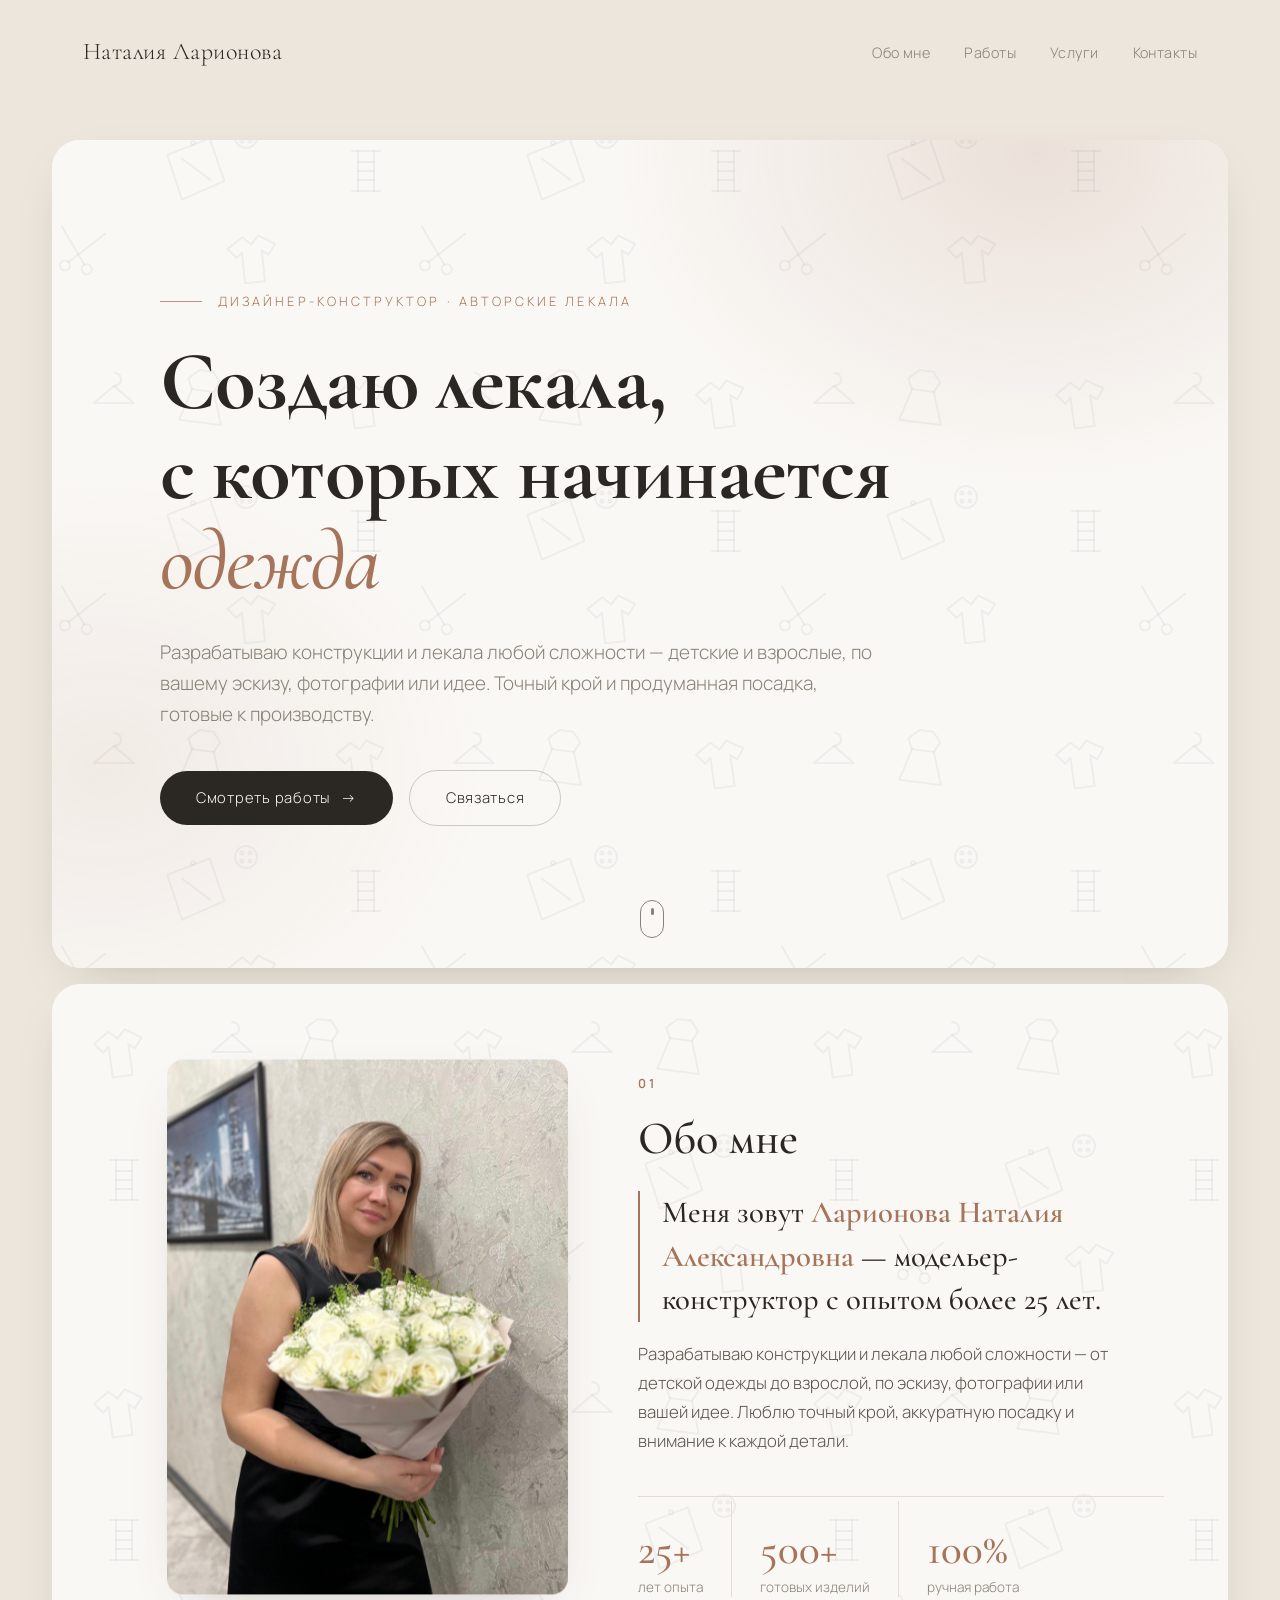
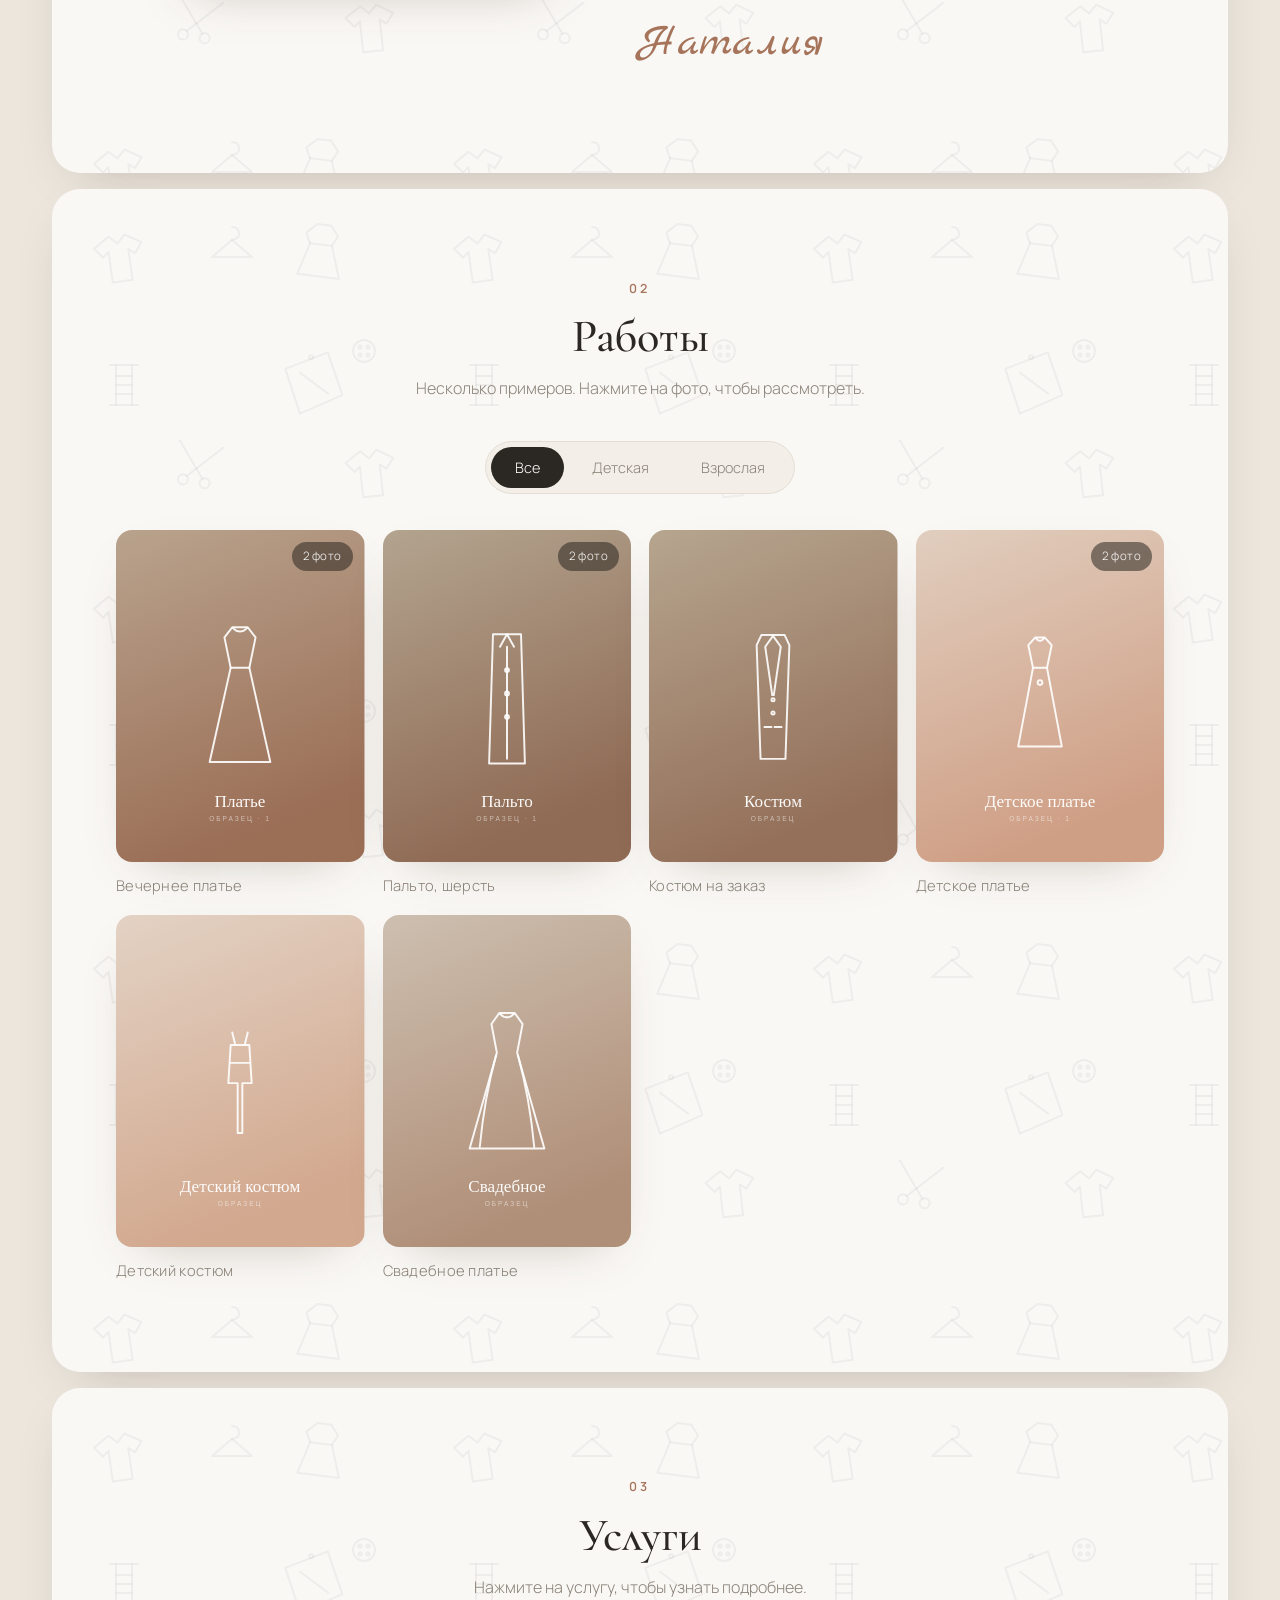
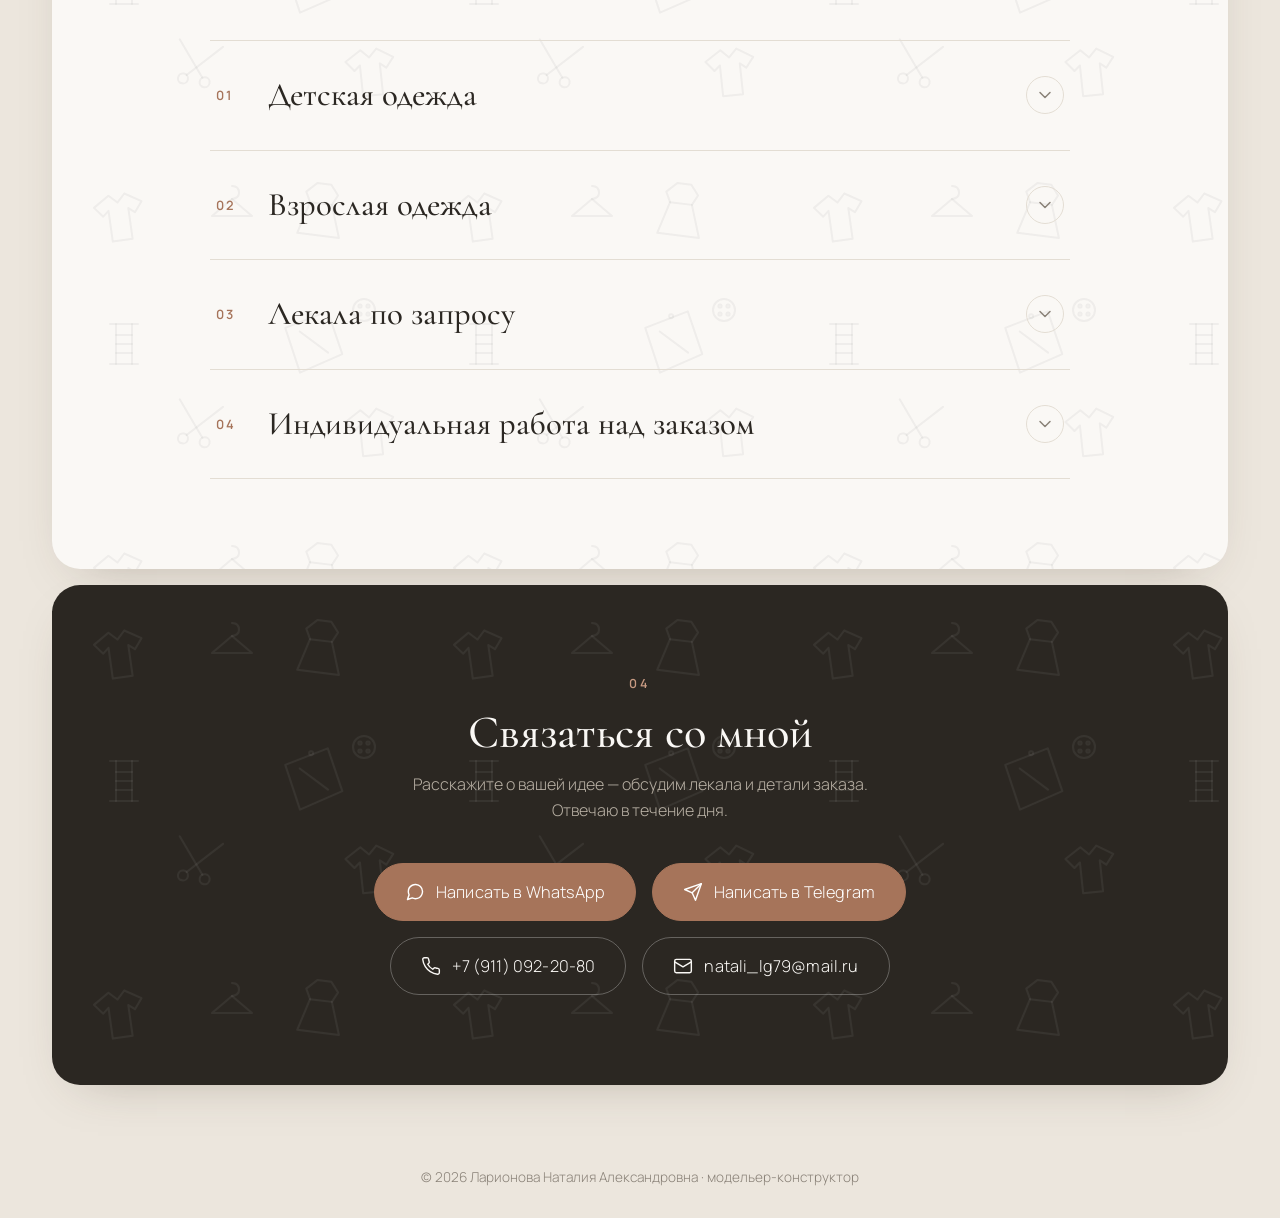
==== index.html @ 152e2627 "Портфолио: первый коммит" ====
<!DOCTYPE html>
<html lang="ru">
<head>
  <meta charset="UTF-8" />
  <meta name="viewport" content="width=device-width, initial-scale=1.0" />

  <!-- ↓↓↓ ЗАГОЛОВОК ВКЛАДКИ В БРАУЗЕРЕ ↓↓↓ -->
  <title>Наталия Ларионова — модельер-конструктор</title>
  <meta name="description" content="Ларионова Наталия Александровна — модельер-конструктор с опытом более 25 лет. Авторские лекала и конструкции детской и взрослой одежды по вашему запросу." />
  <meta name="theme-color" content="#a6745a" />

  <!-- Иконка сайта (во вкладке браузера) -->
  <link rel="icon" type="image/svg+xml" href="favicon.svg" />

  <!-- Красивое превью при отправке ссылки в WhatsApp / Telegram / соцсети -->
  <meta property="og:type" content="website" />
  <meta property="og:title" content="Наталия Ларионова — модельер-конструктор" />
  <meta property="og:description" content="Авторские лекала и конструкции детской и взрослой одежды по вашему запросу. Опыт более 25 лет." />
  <meta property="og:locale" content="ru_RU" />
  <!-- Чтобы в превью ссылки появилась КАРТИНКА: положите фото 1200x630 px
       в images/og.jpg и добавьте сюда строку:
       meta property="og:image" content="images/og.jpg" (в угловых скобках) -->

  <link rel="preconnect" href="https://fonts.googleapis.com" />
  <link rel="preconnect" href="https://fonts.gstatic.com" crossorigin />
  <link href="https://fonts.googleapis.com/css2?family=Cormorant+Garamond:ital,wght@0,400;0,500;0,600;0,700;1,500&family=Manrope:wght@200;300;400;500;600;700&family=Marck+Script&display=swap" rel="stylesheet" />
  <link rel="stylesheet" href="styles.css" />
</head>
<body>

  <!-- Тонкая полоска прогресса прокрутки сверху -->
  <div class="scroll-progress" id="scrollProgress"></div>

  <!-- ШАПКА / МЕНЮ -->
  <header class="site-header" id="header">
    <a href="#top" class="logo">Наталия&nbsp;Ларионова</a>
    <nav class="nav" id="nav">
      <a href="#about">Обо&nbsp;мне</a>
      <a href="#works">Работы</a>
      <a href="#services">Услуги</a>
      <a href="#contact">Контакты</a>
    </nav>
    <!-- Кнопка-бургер (видна только на телефоне) -->
    <button class="burger" id="burger" aria-label="Открыть меню" aria-expanded="false">
      <span></span><span></span><span></span>
    </button>
  </header>

  <!-- Основной контент — все блоки одной ширины, в общем контейнере -->
  <main class="stack">

    <!-- ГЛАВНЫЙ ЭКРАН -->
    <section class="hero" id="top">
      <div class="hero__bg"></div>
      <div class="hero__inner">
        <p class="hero__eyebrow" data-reveal><span class="hero__rule"></span>Дизайнер-конструктор · авторские лекала</p>
        <h1 class="hero__title">
          <span class="line">
            <span class="word" data-reveal data-delay="1">Создаю</span>
            <span class="word" data-reveal data-delay="2">лекала,</span>
          </span>
          <span class="line">
            <span class="word" data-reveal data-delay="3">с</span>
            <span class="word" data-reveal data-delay="4">которых</span>
            <span class="word" data-reveal data-delay="5">начинается</span>
            <span class="word hero__accent" data-reveal data-delay="6"><em>одежда</em></span>
          </span>
        </h1>
        <p class="hero__text" data-reveal data-delay="7">
          Разрабатываю конструкции и лекала любой сложности — детские и взрослые,
          по вашему эскизу, фотографии или идее. Точный крой и продуманная посадка,
          готовые к&nbsp;производству.
        </p>
        <div class="hero__actions" data-reveal data-delay="8">
          <a href="#works" class="btn">Смотреть работы <span class="btn__arrow" aria-hidden="true">→</span></a>
          <a href="#contact" class="btn btn--ghost">Связаться</a>
        </div>
      </div>
      <div class="hero__scroll" data-reveal data-delay="8">
        <span></span>
      </div>
    </section>

    <!-- ОБО МНЕ -->
    <section class="panel about" id="about">
      <div class="about__photo" data-reveal data-parallax="0.06">
        <img src="images/photo_my_about.JPG" alt="Наталия Александровна Ларионова — модельер-конструктор" />
      </div>
      <div class="about__text">
        <p class="section-num" data-reveal>01</p>
        <h2 class="section-title" data-reveal data-delay="1">Обо мне</h2>
        <p class="about__lead" data-reveal data-delay="2">
          Меня зовут <strong>Ларионова Наталия Александровна</strong> —
          модельер-конструктор с опытом более&nbsp;25&nbsp;лет.
        </p>
        <p class="about__body" data-reveal data-delay="3">
          Разрабатываю конструкции и лекала любой сложности — от детской одежды
          до взрослой, по эскизу, фотографии или вашей идее.
          Люблю точный крой, аккуратную посадку и внимание к каждой детали.
        </p>
        <ul class="facts">
          <li data-reveal data-delay="4"><span data-count="25" data-suffix="+">0</span> лет&nbsp;опыта</li>
          <li data-reveal data-delay="5"><span data-count="500" data-suffix="+">0</span> готовых&nbsp;изделий</li>
          <li data-reveal data-delay="6"><span data-count="100" data-suffix="%">0</span> ручная&nbsp;работа</li>
        </ul>
        <p class="about__sign" data-reveal data-delay="7">Наталия</p>
      </div>
    </section>

    <!-- ГАЛЕРЕЯ РАБОТ -->
    <section class="panel works" id="works">
      <p class="section-num section-num--center" data-reveal>02</p>
      <h2 class="section-title section-title--center" data-reveal data-delay="1">Работы</h2>
      <p class="section-subtitle" data-reveal data-delay="2">Несколько примеров. Нажмите на фото, чтобы рассмотреть.</p>

      <!-- Фильтр категорий -->
      <div class="filter" id="filter" data-reveal data-delay="3">
        <span class="filter__pill" id="filterPill" aria-hidden="true"></span>
        <button class="filter__btn is-active" data-filter="all">Все</button>
        <button class="filter__btn" data-filter="kids">Детская</button>
        <button class="filter__btn" data-filter="adult">Взрослая</button>
      </div>

      <div class="gallery">
        <!-- КАЖДАЯ КАРТОЧКА = ОДНО ИЗДЕЛИЕ.
             • data-category="kids" (детская) или "adult" (взрослая)
             • data-title — подпись изделия
             • data-photos — список фото этого изделия через запятую (первое = обложка)
             Сейчас стоят ДЕМО-эскизы из images/demo/. Замените на свои фото из images/. -->

        <!-- ДЕМО-карточки (заменятся на настоящие фото) -->
        <figure class="card" data-scroll-scale data-category="adult"
                data-title="Вечернее платье"
                data-photos="images/demo/vzr_plate_1.svg,images/demo/vzr_plate_2.svg">
          <div class="card__media">
            <img loading="lazy" decoding="async" src="images/demo/vzr_plate_1.svg" alt="Вечернее платье" />
            <div class="card__overlay">
              <span class="card__cta">
                <svg viewBox="0 0 24 24" width="17" height="17" fill="none" stroke="currentColor" stroke-width="1.7" stroke-linecap="round" stroke-linejoin="round"><circle cx="11" cy="11" r="7"/><line x1="16.5" y1="16.5" x2="21" y2="21"/></svg>
                Смотреть
              </span>
            </div>
            <span class="card__count">2 фото</span>
          </div>
          <figcaption>Вечернее платье</figcaption>
        </figure>

        <figure class="card" data-scroll-scale data-category="adult"
                data-title="Пальто, шерсть"
                data-photos="images/demo/vzr_palto_1.svg,images/demo/vzr_palto_2.svg">
          <div class="card__media">
            <img loading="lazy" decoding="async" src="images/demo/vzr_palto_1.svg" alt="Пальто, шерсть" />
            <div class="card__overlay">
              <span class="card__cta">
                <svg viewBox="0 0 24 24" width="17" height="17" fill="none" stroke="currentColor" stroke-width="1.7" stroke-linecap="round" stroke-linejoin="round"><circle cx="11" cy="11" r="7"/><line x1="16.5" y1="16.5" x2="21" y2="21"/></svg>
                Смотреть
              </span>
            </div>
            <span class="card__count">2 фото</span>
          </div>
          <figcaption>Пальто, шерсть</figcaption>
        </figure>

        <figure class="card" data-scroll-scale data-category="adult"
                data-title="Костюм на заказ"
                data-photos="images/demo/vzr_kostyum_1.svg">
          <div class="card__media">
            <img loading="lazy" decoding="async" src="images/demo/vzr_kostyum_1.svg" alt="Костюм на заказ" />
            <div class="card__overlay">
              <span class="card__cta">
                <svg viewBox="0 0 24 24" width="17" height="17" fill="none" stroke="currentColor" stroke-width="1.7" stroke-linecap="round" stroke-linejoin="round"><circle cx="11" cy="11" r="7"/><line x1="16.5" y1="16.5" x2="21" y2="21"/></svg>
                Смотреть
              </span>
            </div>
          </div>
          <figcaption>Костюм на заказ</figcaption>
        </figure>

        <figure class="card" data-scroll-scale data-category="kids"
                data-title="Детское платье"
                data-photos="images/demo/det_plate_1.svg,images/demo/det_plate_2.svg">
          <div class="card__media">
            <img loading="lazy" decoding="async" src="images/demo/det_plate_1.svg" alt="Детское платье" />
            <div class="card__overlay">
              <span class="card__cta">
                <svg viewBox="0 0 24 24" width="17" height="17" fill="none" stroke="currentColor" stroke-width="1.7" stroke-linecap="round" stroke-linejoin="round"><circle cx="11" cy="11" r="7"/><line x1="16.5" y1="16.5" x2="21" y2="21"/></svg>
                Смотреть
              </span>
            </div>
            <span class="card__count">2 фото</span>
          </div>
          <figcaption>Детское платье</figcaption>
        </figure>

        <figure class="card" data-scroll-scale data-category="kids"
                data-title="Детский костюм"
                data-photos="images/demo/det_kostyum_1.svg">
          <div class="card__media">
            <img loading="lazy" decoding="async" src="images/demo/det_kostyum_1.svg" alt="Детский костюм" />
            <div class="card__overlay">
              <span class="card__cta">
                <svg viewBox="0 0 24 24" width="17" height="17" fill="none" stroke="currentColor" stroke-width="1.7" stroke-linecap="round" stroke-linejoin="round"><circle cx="11" cy="11" r="7"/><line x1="16.5" y1="16.5" x2="21" y2="21"/></svg>
                Смотреть
              </span>
            </div>
          </div>
          <figcaption>Детский костюм</figcaption>
        </figure>

        <figure class="card" data-scroll-scale data-category="adult"
                data-title="Свадебное платье"
                data-photos="images/demo/vzr_svadebnoe_1.svg">
          <div class="card__media">
            <img loading="lazy" decoding="async" src="images/demo/vzr_svadebnoe_1.svg" alt="Свадебное платье" />
            <div class="card__overlay">
              <span class="card__cta">
                <svg viewBox="0 0 24 24" width="17" height="17" fill="none" stroke="currentColor" stroke-width="1.7" stroke-linecap="round" stroke-linejoin="round"><circle cx="11" cy="11" r="7"/><line x1="16.5" y1="16.5" x2="21" y2="21"/></svg>
                Смотреть
              </span>
            </div>
          </div>
          <figcaption>Свадебное платье</figcaption>
        </figure>
      </div>
    </section>

    <!-- УСЛУГИ -->
    <section class="panel services" id="services">
      <p class="section-num section-num--center" data-reveal>03</p>
      <h2 class="section-title section-title--center" data-reveal data-delay="1">Услуги</h2>
      <p class="section-subtitle" data-reveal data-delay="2">Нажмите на услугу, чтобы узнать подробнее.</p>

      <div class="services__list">

        <div class="service" data-reveal data-delay="1">
          <button class="service__head" aria-expanded="false">
            <span class="service__no">01</span>
            <span class="service__title">Детская одежда</span>
            <span class="service__toggle" aria-hidden="true"><svg viewBox="0 0 24 24" width="20" height="20" fill="none" stroke="currentColor" stroke-width="1.8" stroke-linecap="round" stroke-linejoin="round"><polyline points="6 9 12 15 18 9"/></svg></span>
          </button>
          <div class="service__body">
            <div class="service__inner">
              <p class="service__lead">Конструкции и лекала для детской одежды — с учётом роста, пропорций и свободы движений ребёнка.</p>
              <ul class="service__points">
                <li>Лекала платьев, костюмов, комбинезонов и нарядных комплектов</li>
                <li>Школьная и праздничная форма</li>
                <li>Комфортная посадка и припуски на рост</li>
                <li>Полный размерный ряд (градация)</li>
                <li>По эскизу, фотографии или вашей идее</li>
              </ul>
            </div>
          </div>
        </div>

        <div class="service" data-reveal data-delay="2">
          <button class="service__head" aria-expanded="false">
            <span class="service__no">02</span>
            <span class="service__title">Взрослая одежда</span>
            <span class="service__toggle" aria-hidden="true"><svg viewBox="0 0 24 24" width="20" height="20" fill="none" stroke="currentColor" stroke-width="1.8" stroke-linecap="round" stroke-linejoin="round"><polyline points="6 9 12 15 18 9"/></svg></span>
          </button>
          <div class="service__body">
            <div class="service__inner">
              <p class="service__lead">Лекала и конструкции для взрослой одежды — точная посадка и чистый крой в каждой модели.</p>
              <ul class="service__points">
                <li>Лекала платьев, пальто, костюмов, блуз, юбок, брюк</li>
                <li>Вечерние и повседневные модели</li>
                <li>Безупречная посадка по фигуре</li>
                <li>Базовые и модельные конструкции</li>
                <li>Размерная градация под ваш ряд</li>
              </ul>
            </div>
          </div>
        </div>

        <div class="service" data-reveal data-delay="3">
          <button class="service__head" aria-expanded="false">
            <span class="service__no">03</span>
            <span class="service__title">Лекала по запросу</span>
            <span class="service__toggle" aria-hidden="true"><svg viewBox="0 0 24 24" width="20" height="20" fill="none" stroke="currentColor" stroke-width="1.8" stroke-linecap="round" stroke-linejoin="round"><polyline points="6 9 12 15 18 9"/></svg></span>
          </button>
          <div class="service__body">
            <div class="service__inner">
              <p class="service__lead">Профессиональная конструкция — основа любой красивой вещи. Построю лекала по вашему эскизу, фотографии или готовому образцу.</p>
              <ul class="service__points">
                <li>Базовые и модельные лекала любой сложности</li>
                <li>Построение по эскизу, фото или образцу</li>
                <li>Градация по размерам (полный размерный ряд)</li>
                <li>Лекала, готовые к запуску в производство</li>
                <li>Подробные пояснения и раскладка</li>
              </ul>
            </div>
          </div>
        </div>

        <div class="service" data-reveal data-delay="4">
          <button class="service__head" aria-expanded="false">
            <span class="service__no">04</span>
            <span class="service__title">Индивидуальная работа над заказом</span>
            <span class="service__toggle" aria-hidden="true"><svg viewBox="0 0 24 24" width="20" height="20" fill="none" stroke="currentColor" stroke-width="1.8" stroke-linecap="round" stroke-linejoin="round"><polyline points="6 9 12 15 18 9"/></svg></span>
          </button>
          <div class="service__body">
            <div class="service__inner">
              <p class="service__lead">Беру в работу разные форматы — от одной модели до целой коллекции — и веду проект лично, от идеи до готовых лекал.</p>
              <ul class="service__points">
                <li>Единичная модель, капсула или коллекция</li>
                <li>Работа по эскизу, фотографии, образцу или устной идее</li>
                <li>Личное сопровождение на каждом этапе</li>
                <li>Консультации по конструкции и посадке</li>
                <li>Готовые лекала и техническая документация</li>
              </ul>
            </div>
          </div>
        </div>

      </div>
    </section>

    <!-- КОНТАКТЫ -->
    <section class="panel contact" id="contact">
      <p class="section-num section-num--center" data-reveal>04</p>
      <h2 class="section-title section-title--center" data-reveal data-delay="1">Связаться со мной</h2>
      <p class="section-subtitle" data-reveal data-delay="2">Расскажите о вашей идее — обсудим лекала и детали заказа. Отвечаю в течение дня.</p>

      <div class="contact__actions" data-reveal data-delay="3">
        <a class="contact__btn" href="https://wa.me/79110922080" target="_blank" rel="noopener">
          <svg viewBox="0 0 24 24" width="20" height="20" fill="none" stroke="currentColor" stroke-width="1.7" stroke-linecap="round" stroke-linejoin="round"><path d="M21 11.5a8.38 8.38 0 0 1-.9 3.8 8.5 8.5 0 0 1-7.6 4.7 8.38 8.38 0 0 1-3.8-.9L3 21l1.9-5.7a8.38 8.38 0 0 1-.9-3.8 8.5 8.5 0 0 1 4.7-7.6 8.38 8.38 0 0 1 3.8-.9h.5a8.48 8.48 0 0 1 8 8z"/></svg>
          <span>Написать в WhatsApp</span>
        </a>
        <a class="contact__btn" href="https://t.me/+79110922080" target="_blank" rel="noopener">
          <svg viewBox="0 0 24 24" width="20" height="20" fill="none" stroke="currentColor" stroke-width="1.7" stroke-linecap="round" stroke-linejoin="round"><path d="m22 2-7 20-4-9-9-4Z"/><path d="M22 2 11 13"/></svg>
          <span>Написать в Telegram</span>
        </a>
        <a class="contact__btn contact__btn--ghost" href="tel:+79110922080">
          <svg viewBox="0 0 24 24" width="20" height="20" fill="none" stroke="currentColor" stroke-width="1.7" stroke-linecap="round" stroke-linejoin="round"><path d="M22 16.92v3a2 2 0 0 1-2.18 2 19.79 19.79 0 0 1-8.63-3.07 19.5 19.5 0 0 1-6-6 19.79 19.79 0 0 1-3.07-8.67A2 2 0 0 1 4.11 2h3a2 2 0 0 1 2 1.72c.13.96.36 1.9.7 2.81a2 2 0 0 1-.45 2.11L8.09 9.91a16 16 0 0 0 6 6l1.27-1.27a2 2 0 0 1 2.11-.45c.91.34 1.85.57 2.81.7A2 2 0 0 1 22 16.92z"/></svg>
          <span>+7 (911) 092-20-80</span>
        </a>
        <a class="contact__btn contact__btn--ghost" href="mailto:natali_lg79@mail.ru">
          <svg viewBox="0 0 24 24" width="20" height="20" fill="none" stroke="currentColor" stroke-width="1.7" stroke-linecap="round" stroke-linejoin="round"><rect x="2" y="4" width="20" height="16" rx="2"/><path d="m22 7-10 6L2 7"/></svg>
          <span>natali_lg79@mail.ru</span>
        </a>
      </div>
    </section>

  </main>

  <footer class="site-footer">
    <p>© <span id="year"></span> Ларионова Наталия Александровна · модельер-конструктор</p>
  </footer>

  <!-- Кнопка «наверх» -->
  <button class="to-top" id="toTop" aria-label="Наверх">↑</button>

  <!-- ОКНО ПРОСМОТРА ФОТО (открывается по клику) -->
  <div class="lightbox" id="lightbox" hidden>
    <button class="lightbox__close" id="lightboxClose" aria-label="Закрыть">×</button>
    <button class="lightbox__nav lightbox__prev" id="lightboxPrev" aria-label="Назад">
      <svg viewBox="0 0 24 24" width="22" height="22" fill="none" stroke="currentColor" stroke-width="1.8" stroke-linecap="round" stroke-linejoin="round"><polyline points="15 5 8 12 15 19"/></svg>
    </button>
    <div class="lightbox__content" id="lightboxContent"></div>
    <button class="lightbox__nav lightbox__next" id="lightboxNext" aria-label="Вперёд">
      <svg viewBox="0 0 24 24" width="22" height="22" fill="none" stroke="currentColor" stroke-width="1.8" stroke-linecap="round" stroke-linejoin="round"><polyline points="9 5 16 12 9 19"/></svg>
    </button>
    <div class="lightbox__caption" id="lightboxCaption"></div>
  </div>

  <script src="script.js"></script>
</body>
</html>
---- styles.css ----
/* ====================================================================
   ЦВЕТА, ШРИФТЫ, СКРУГЛЕНИЯ. Меняйте значения здесь.
   ==================================================================== */
:root {
  --bg:        #faf8f5;   /* фон панелей (тёплый белый) */
  --page:      #ece6dd;   /* фон страницы между панелями (чуть темнее) */
  --bg-soft:   #f3efe8;   /* мягкая подложка для карточек внутри панелей */
  --ink:       #2b2722;   /* основной тёмный текст */
  --muted:     #8a8278;   /* приглушённый серый текст */
  --accent:    #a6745a;   /* акцент (тёплый терракот) */
  --line:      #e3ddd3;   /* линии/рамки */
  --max:       1100px;    /* максимальная ширина галереи/услуг */

  --radius:    28px;      /* скругление панелей */
  --radius-sm: 16px;      /* скругление карточек/фото */

  --shadow:    0 18px 50px -28px rgba(70, 55, 40, 0.35);

  --ease:      cubic-bezier(0.22, 1, 0.36, 1);
  --ease-soft: cubic-bezier(0.16, 1, 0.3, 1);
}

* { box-sizing: border-box; margin: 0; padding: 0; }

/* плавный скролл реализован в script.js (управляемая скорость), поэтому здесь auto */
html { scroll-behavior: auto; }

body {
  font-family: "Manrope", system-ui, sans-serif;
  color: var(--ink);
  background: var(--page);
  line-height: 1.6;
  font-weight: 300;
  -webkit-font-smoothing: antialiased;
  overflow-x: hidden;
}

h1, h2, h3 { font-family: "Cormorant Garamond", Georgia, serif; font-weight: 500; line-height: 1.15; }

a { color: inherit; text-decoration: none; }

/* ====================================================================
   ПОЯВЛЕНИЕ ПРИ ПРОКРУТКЕ (data-reveal)
   ==================================================================== */
[data-reveal] {
  opacity: 0;
  transform: translateY(34px);
  filter: blur(6px);
  transition: opacity 1.1s var(--ease-soft), transform 1.1s var(--ease-soft), filter 1.1s var(--ease-soft);
  will-change: opacity, transform;
}
[data-reveal].is-visible { opacity: 1; transform: none; filter: none; }
[data-delay="1"] { transition-delay: 0.08s; }
[data-delay="2"] { transition-delay: 0.16s; }
[data-delay="3"] { transition-delay: 0.24s; }
[data-delay="4"] { transition-delay: 0.32s; }
[data-delay="5"] { transition-delay: 0.40s; }
[data-delay="6"] { transition-delay: 0.48s; }
[data-delay="7"] { transition-delay: 0.56s; }
[data-delay="8"] { transition-delay: 0.64s; }

/* ====================================================================
   SCROLL-DRIVEN АНИМАЦИЯ (привязана к прокрутке)
   ==================================================================== */
@supports (animation-timeline: view()) {
  [data-scroll-scale] {
    animation: scrollScale linear both;
    animation-timeline: view();
    animation-range: entry 0% entry 65%;
  }
  @keyframes scrollScale {
    from { opacity: 0; transform: translateY(40px) scale(0.92); filter: blur(6px); }
    to   { opacity: 1; transform: translateY(0)    scale(1);    filter: blur(0); }
  }
  .stack .panel {
    animation: panelRise linear both;
    animation-timeline: view();
    animation-range: entry 0% entry 30%;
  }
  @keyframes panelRise {
    from { opacity: 0; transform: translateY(60px) scale(0.97); }
    to   { opacity: 1; transform: translateY(0)    scale(1); }
  }
}
@supports not (animation-timeline: view()) {
  [data-scroll-scale] { opacity: 0; transform: translateY(34px); filter: blur(6px);
    transition: opacity 1s var(--ease-soft), transform 1s var(--ease-soft), filter 1s var(--ease-soft); }
  [data-scroll-scale].is-visible { opacity: 1; transform: none; filter: none; }
}

@media (prefers-reduced-motion: reduce) {
  *, [data-scroll-scale], .stack .panel { animation: none !important; transition-duration: 0.01ms !important; }
  [data-reveal], [data-scroll-scale] { opacity: 1 !important; transform: none !important; filter: none !important; }
  html { scroll-behavior: auto; }
}

/* ---------- ПОЛОСКА ПРОГРЕССА ПРОКРУТКИ ---------- */
.scroll-progress {
  position: fixed; top: 0; left: 0;
  height: 3px; width: 0;
  background: var(--accent);
  border-radius: 0 3px 3px 0;
  z-index: 60;
  transition: width 0.1s linear;
}

/* ---------- ШАПКА ---------- */
.site-header {
  position: sticky; top: 0; z-index: 50;
  display: flex; align-items: center; justify-content: space-between;
  margin: 16px 52px 0;
  padding: 16px clamp(18px, 3vw, 30px);
  border-radius: 100px;
  background: rgba(250, 248, 245, 0);
  border: 1px solid transparent;
  transition: background 0.5s var(--ease), padding 0.5s var(--ease),
              border-color 0.5s var(--ease), box-shadow 0.5s var(--ease),
              backdrop-filter 0.5s var(--ease), margin 0.4s var(--ease);
}
.site-header.is-scrolled {
  background: rgba(250, 248, 245, 0.82);
  backdrop-filter: blur(16px) saturate(1.5);
  -webkit-backdrop-filter: blur(16px) saturate(1.5);
  border-color: rgba(227, 221, 211, 0.9);
  box-shadow: var(--shadow);
}
.logo { font-family: "Cormorant Garamond", serif; font-size: 1.5rem; letter-spacing: 0.02em; z-index: 2; }
.nav { display: flex; gap: clamp(14px, 3vw, 34px); font-size: 0.9rem; letter-spacing: 0.03em; }
.nav a { color: var(--muted); position: relative; transition: color 0.3s var(--ease); }
.nav a::after {
  content: ""; position: absolute; left: 0; bottom: -4px;
  width: 100%; height: 1px; background: var(--accent);
  transform: scaleX(0); transform-origin: left;
  transition: transform 0.4s var(--ease);
}
.nav a:hover { color: var(--accent); }
.nav a:hover::after { transform: scaleX(1); }
/* Активный пункт — где мы сейчас находимся */
.nav a.is-active { color: var(--accent); }
.nav a.is-active::after { transform: scaleX(1); }

/* Кнопка-бургер (скрыта на больших экранах) */
.burger {
  display: none;
  width: 30px; height: 22px;
  background: none; border: none; cursor: pointer;
  flex-direction: column; justify-content: space-between;
  padding: 0; z-index: 60;
}
.burger span {
  display: block; height: 2px; width: 100%;
  background: var(--ink); border-radius: 2px;
  transition: transform 0.4s var(--ease), opacity 0.3s var(--ease);
}
.burger.is-open span:nth-child(1) { transform: translateY(10px) rotate(45deg); }
.burger.is-open span:nth-child(2) { opacity: 0; }
.burger.is-open span:nth-child(3) { transform: translateY(-10px) rotate(-45deg); }

/* ---------- ГЛАВНЫЙ ЭКРАН ---------- */
.hero {
  position: relative;
  min-height: 92vh;
  display: flex; align-items: center;
  padding: 60px clamp(22px, 5vw, 70px);
  border-radius: var(--radius);
  overflow: hidden;
  background: var(--bg);
  box-shadow: var(--shadow);
}
.hero__bg {
  position: absolute; inset: -20% -10% 0 -10%;
  background:
    radial-gradient(50% 55% at 78% 18%, rgba(166, 116, 90, 0.18) 0%, transparent 60%),
    radial-gradient(45% 50% at 12% 80%, rgba(166, 116, 90, 0.10) 0%, transparent 60%),
    url("images/pattern.svg") 0 0 / 360px,
    var(--bg);
  animation: heroFloat 18s ease-in-out infinite alternate;
  z-index: 0;
}
@keyframes heroFloat {
  0%   { transform: scale(1)    translateY(0); }
  100% { transform: scale(1.08) translateY(-2%); }
}
.hero__inner { position: relative; z-index: 1; max-width: 960px; margin: 0 auto; width: 100%; }
.hero__eyebrow {
  display: inline-flex; align-items: center;
  text-transform: uppercase; letter-spacing: 0.24em; font-size: 0.8rem;
  color: var(--accent); margin-bottom: 26px;
}
.hero__rule { display: inline-block; width: 42px; height: 1px; background: currentColor; margin-right: 16px; opacity: 0.75; }
.hero__title { font-size: clamp(2.7rem, 6.8vw, 5.2rem); font-weight: 700; letter-spacing: -0.01em; line-height: 1.08; margin-bottom: 30px; }
.hero__title .line { display: block; }
.hero__title .word { display: inline-block; }
.hero__accent em { font-style: italic; font-weight: 500; color: var(--accent); }
.hero__text { font-size: 1.18rem; line-height: 1.65; color: var(--muted); max-width: 720px; margin-bottom: 40px; }
.hero__actions { display: flex; gap: 16px; flex-wrap: wrap; align-items: center; }

.btn {
  display: inline-flex; align-items: center; gap: 10px;
  padding: 15px 36px;
  background: var(--ink); color: var(--bg);
  letter-spacing: 0.05em; font-size: 0.92rem;
  border-radius: 100px;
  transition: background 0.4s var(--ease), transform 0.4s var(--ease), box-shadow 0.4s var(--ease);
}
.btn:hover { background: var(--accent); transform: translateY(-3px); box-shadow: 0 12px 30px -8px rgba(166, 116, 90, 0.5); }
.btn__arrow { transition: transform 0.4s var(--ease); }
.btn:hover .btn__arrow { transform: translateX(5px); }

/* Вторая, контурная кнопка */
.btn--ghost { background: transparent; color: var(--ink); border: 1px solid rgba(43, 39, 34, 0.22); }
.btn--ghost:hover { background: transparent; color: var(--accent); border-color: var(--accent); box-shadow: none; transform: translateY(-3px); }

.hero__scroll {
  position: absolute; bottom: 30px; left: 50%; transform: translateX(-50%);
  width: 24px; height: 38px; border: 1.5px solid var(--muted); border-radius: 14px; z-index: 1;
}
.hero__scroll span {
  position: absolute; top: 7px; left: 50%; width: 3px; height: 7px; margin-left: -1.5px;
  background: var(--muted); border-radius: 2px; animation: scrollDot 1.8s var(--ease) infinite;
}
@keyframes scrollDot {
  0% { opacity: 0; transform: translateY(0); }
  35% { opacity: 1; }
  70% { opacity: 0; transform: translateY(12px); }
  100% { opacity: 0; }
}

/* ====================================================================
   СТОПКА ПАНЕЛЕЙ
   ==================================================================== */
.stack {
  display: flex; flex-direction: column;
  gap: 16px;
  padding: 52px;
  margin: 0;
}
.panel {
  background-color: var(--bg);
  background-image: url("images/pattern.svg");   /* еле заметный швейный узор */
  background-size: 360px;
  border-radius: var(--radius);
  box-shadow: var(--shadow);
  padding: clamp(40px, 7vw, 90px) clamp(22px, 5vw, 70px);
}

/* ---------- ЗАГОЛОВКИ СЕКЦИЙ + НОМЕРА ---------- */
.section-num {
  font-family: "Manrope", sans-serif;
  font-size: 0.78rem; font-weight: 600;
  letter-spacing: 0.28em; color: var(--accent);
  margin-bottom: 12px;
}
.section-num--center { text-align: center; }
.section-title { font-size: clamp(2rem, 4vw, 2.9rem); margin-bottom: 26px; }
.section-title--center { text-align: center; }
.section-subtitle { text-align: center; color: var(--muted); margin: -14px auto 40px; max-width: 520px; }

/* ---------- ОБО МНЕ ---------- */
.about { display: grid; grid-template-columns: 0.86fr 1fr; gap: clamp(30px, 6vw, 70px); align-items: center; }
.about__photo { max-width: 460px; margin-left: clamp(12px, 4vw, 56px); border-radius: var(--radius-sm); overflow: hidden; box-shadow: var(--shadow); }
.about__photo img { width: 100%; display: block; aspect-ratio: 3 / 4; object-fit: cover; }
.about__text p { margin-bottom: 18px; }

/* Крупная вступительная фраза с акцентной линией слева */
.about__lead {
  font-family: "Cormorant Garamond", serif;
  font-size: clamp(1.45rem, 2.4vw, 1.95rem);
  font-weight: 500; line-height: 1.42; color: var(--ink);
  padding-left: 22px; border-left: 2px solid var(--accent);
  margin-bottom: 26px;
}
.about__text strong { font-weight: 700; color: var(--ink); }
.about__lead strong { font-weight: 600; color: var(--accent); }

/* Основной абзац — комфортный для чтения */
.about__body { color: #5a544c; font-size: 1.05rem; line-height: 1.72; max-width: 48ch; }

/* Подпись «от руки» */
.about__sign {
  font-family: "Marck Script", cursive;
  font-size: clamp(2rem, 4vw, 2.8rem);
  color: var(--accent);
  line-height: 1; margin-top: 24px;
}

/* Факты с тонкими разделителями */
.facts { list-style: none; display: flex; flex-wrap: wrap; margin-top: 40px; padding-top: 4px; border-top: 1px solid var(--line); }
.facts li { font-size: 0.85rem; color: var(--muted); line-height: 1.3; padding: 20px 28px 0 0; }
.facts li + li { border-left: 1px solid var(--line); padding-left: 28px; }
.facts span { display: block; font-family: "Cormorant Garamond", serif; font-weight: 500; font-size: 2.7rem; color: var(--accent); margin-bottom: 2px; }

/* ---------- ФИЛЬТР ГАЛЕРЕИ ---------- */
.filter {
  position: relative;
  display: flex; width: fit-content;
  gap: 4px; padding: 5px;
  margin: 0 auto 36px;
  background: var(--bg-soft);
  border: 1px solid var(--line);
  border-radius: 100px;
}
/* «Капелька» — плавающая пилюля под активной кнопкой */
.filter__pill {
  position: absolute; top: 5px; bottom: 5px; left: 0;
  width: 0; border-radius: 100px;
  background: var(--ink);
  z-index: 0;
  /* пружинистый «капельный» отскок при переходе */
  transition: transform 0.55s cubic-bezier(0.34, 1.45, 0.5, 1),
              width 0.55s cubic-bezier(0.34, 1.45, 0.5, 1);
}
.filter__btn {
  position: relative; z-index: 1;
  font: inherit; font-size: 0.9rem;
  border: none; background: none; color: var(--muted);
  padding: 9px 24px; border-radius: 100px; cursor: pointer;
  white-space: nowrap;
  transition: color 0.35s var(--ease);
}
.filter__btn:hover { color: var(--ink); }
.filter__btn.is-active { color: #fff; }

/* ---------- ГАЛЕРЕЯ ---------- */
.gallery { max-width: 1240px; margin: 0 auto; display: grid; grid-template-columns: repeat(4, 1fr); gap: 18px; }
.card { cursor: pointer; }
.card.is-hidden { display: none; }
.card__media { position: relative; overflow: hidden; border-radius: var(--radius-sm); box-shadow: var(--shadow); }
.card img, .card .placeholder {
  width: 100%; aspect-ratio: 3 / 4; object-fit: cover; display: block;
  transition: transform 0.7s var(--ease);
}
.card:hover img, .card:hover .placeholder { transform: scale(1.06); }

/* Современное наведение: лёгкое затемнение снизу + выезжающая «стеклянная» кнопка */
.card__overlay {
  position: absolute; inset: 0;
  display: flex; align-items: flex-end; justify-content: center;
  padding: 20px;
  background: linear-gradient(to top,
              rgba(43, 39, 34, 0.62) 0%,
              rgba(43, 39, 34, 0.14) 52%,
              rgba(43, 39, 34, 0.10) 100%);
  opacity: 0;
  transition: opacity 0.45s var(--ease);
  pointer-events: none;
}
.card:hover .card__overlay { opacity: 1; }
.card__cta {
  display: inline-flex; align-items: center; gap: 9px;
  padding: 11px 22px; border-radius: 100px;
  background: rgba(255, 255, 255, 0.16);
  backdrop-filter: blur(10px) saturate(1.4); -webkit-backdrop-filter: blur(10px) saturate(1.4);
  border: 1px solid rgba(255, 255, 255, 0.45);
  color: #fff; font-size: 0.82rem; letter-spacing: 0.08em; text-transform: uppercase;
  transform: translateY(16px); opacity: 0;
  transition: transform 0.5s var(--ease), opacity 0.5s var(--ease);
}
.card:hover .card__cta { transform: translateY(0); opacity: 1; }
.card__cta svg { flex: 0 0 auto; }
/* Бейдж «N фото» в углу карточки */
.card__count {
  position: absolute; top: 12px; right: 12px;
  padding: 5px 11px; border-radius: 100px;
  background: rgba(43, 39, 34, 0.55); color: #fff;
  font-size: 0.72rem; letter-spacing: 0.04em;
  backdrop-filter: blur(4px); -webkit-backdrop-filter: blur(4px);
  pointer-events: none;
}
.card figcaption { margin-top: 12px; font-size: 0.92rem; color: var(--muted); letter-spacing: 0.02em; transition: color 0.3s var(--ease); }
.card:hover figcaption { color: var(--ink); }

.placeholder {
  display: flex; align-items: center; justify-content: center;
  background: linear-gradient(135deg, #ded6c9, #cfc4b3);
  color: #fff; font-size: 0.9rem; letter-spacing: 0.05em; text-align: center; padding: 10px;
}
.placeholder--portrait { aspect-ratio: 3 / 4; }

/* ---------- УСЛУГИ ---------- */
/* Услуги — аккордеон с плавным раскрытием */
.services__list { max-width: 860px; margin: 0 auto; }
.service { border-top: 1px solid var(--line); }
.service:last-child { border-bottom: 1px solid var(--line); }

.service__head {
  width: 100%; background: none; border: none; cursor: pointer; font: inherit;
  display: flex; align-items: center; gap: 20px;
  padding: 28px 6px; text-align: left; color: var(--ink);
}
.service__no {
  font-family: "Manrope", sans-serif; font-size: 0.8rem; font-weight: 600;
  letter-spacing: 0.18em; color: var(--accent);
  flex: 0 0 auto; width: 32px;
}
.service__title {
  font-family: "Cormorant Garamond", serif;
  font-size: clamp(1.5rem, 3vw, 2.05rem); font-weight: 500;
  flex: 1; transition: color 0.3s var(--ease);
}
.service__toggle {
  flex: 0 0 auto; width: 38px; height: 38px;
  display: grid; place-items: center;
  border: 1px solid var(--line); border-radius: 50%; color: var(--muted);
  transition: transform 0.45s var(--ease), color 0.3s var(--ease),
              border-color 0.3s var(--ease), background 0.3s var(--ease);
}
.service:hover .service__title { color: var(--accent); }
.service:hover .service__toggle { border-color: var(--accent); color: var(--accent); }
.service.is-open .service__title { color: var(--accent); }
.service.is-open .service__toggle { transform: rotate(180deg); background: var(--ink); color: #fff; border-color: var(--ink); }

/* Плавное раскрытие тела (анимация grid-template-rows 0fr → 1fr) */
.service__body {
  display: grid; grid-template-rows: 0fr;
  transition: grid-template-rows 0.5s var(--ease);
}
.service.is-open .service__body { grid-template-rows: 1fr; }
.service__inner {
  overflow: hidden;
  opacity: 0; transition: opacity 0.45s var(--ease);
}
.service.is-open .service__inner { opacity: 1; }

.service__lead {
  font-family: "Cormorant Garamond", serif;
  font-size: clamp(1.15rem, 2vw, 1.35rem); line-height: 1.5; color: var(--ink);
  padding: 2px 6px 20px 52px; max-width: 62ch;
}
.service__points { list-style: none; padding: 0 6px 32px 52px; display: grid; gap: 13px; }
.service__points li {
  position: relative; padding-left: 28px;
  color: #5a544c; font-size: 1rem; line-height: 1.5;
}
.service__points li::before {
  content: ""; position: absolute; left: 4px; top: 4px;
  width: 7px; height: 12px;
  border: solid var(--accent); border-width: 0 1.7px 1.7px 0;
  transform: rotate(45deg);
}

/* ---------- КОНТАКТЫ ---------- */
.contact {
  background-color: var(--ink);
  background-image: url("images/pattern-light.svg");  /* светлый узор на тёмном */
  background-size: 360px;
  color: var(--bg); text-align: center;
}
.contact .section-num { color: #c79a82; }
.contact .section-title { color: var(--bg); }
.contact .section-subtitle { color: #b8b0a4; }
.contact__actions { display: flex; flex-wrap: wrap; gap: 16px; justify-content: center; max-width: 640px; margin: 0 auto; }
.contact__btn {
  display: inline-flex; align-items: center; gap: 11px;
  padding: 15px 30px; border-radius: 100px;
  font-size: 1.02rem; letter-spacing: 0.01em;
  background: var(--accent); color: #fff; border: 1px solid var(--accent);
  transition: transform 0.35s var(--ease), box-shadow 0.35s var(--ease),
              background 0.35s var(--ease), color 0.35s var(--ease), border-color 0.35s var(--ease);
}
.contact__btn svg { flex: 0 0 auto; }
.contact__btn:hover { transform: translateY(-3px); box-shadow: 0 16px 34px -12px rgba(166, 116, 90, 0.65); }
/* Телефон и почта — контурные, на тёмном фоне */
.contact__btn--ghost { background: transparent; color: var(--bg); border-color: rgba(255, 255, 255, 0.28); }
.contact__btn--ghost:hover { background: transparent; color: var(--accent); border-color: var(--accent); box-shadow: none; }

/* ---------- ПОДВАЛ ---------- */
.site-footer { text-align: center; padding: 30px; font-size: 0.85rem; color: var(--muted); }

/* ---------- КНОПКА «НАВЕРХ» ---------- */
.to-top {
  position: fixed; right: 26px; bottom: 26px; z-index: 45;
  width: 50px; height: 50px; border: none; border-radius: 50%;
  background: var(--ink); color: var(--bg); font-size: 1.3rem; cursor: pointer;
  opacity: 0; transform: translateY(20px); pointer-events: none;
  box-shadow: var(--shadow);
  transition: opacity 0.4s var(--ease), transform 0.4s var(--ease), background 0.3s var(--ease);
}
.to-top.is-visible { opacity: 1; transform: none; pointer-events: auto; }
.to-top:hover { background: var(--accent); transform: translateY(-3px); }

/* ---------- ОКНО ПРОСМОТРА ФОТО ---------- */
.lightbox {
  position: fixed; inset: 0; z-index: 100;
  display: flex; align-items: center; justify-content: center;
  background: rgba(20, 18, 16, 0.92);
  backdrop-filter: blur(8px); -webkit-backdrop-filter: blur(8px);
  padding: 30px; animation: lbFade 0.4s var(--ease);
}
@keyframes lbFade { from { opacity: 0; } to { opacity: 1; } }
.lightbox[hidden] { display: none; }
.lightbox__content { max-width: 82vw; max-height: 82vh; animation: lbZoom 0.5s var(--ease-soft); }
@keyframes lbZoom { from { opacity: 0; transform: scale(0.94); } to { opacity: 1; transform: scale(1); } }
.lightbox__content img, .lightbox__content .placeholder {
  max-width: 82vw; max-height: 82vh; width: auto; aspect-ratio: auto; border-radius: var(--radius-sm);
  animation: lbZoom 0.45s var(--ease-soft);
}
.lightbox__content .placeholder { width: 56vw; height: 68vh; }
.lightbox__close {
  position: absolute; top: 22px; right: 30px;
  background: none; border: none; color: #fff; font-size: 2.6rem; line-height: 1; cursor: pointer;
  opacity: 0.8; transform: rotate(0deg);
  transition: opacity 0.4s var(--ease-soft), transform 0.55s var(--ease-soft);
}
.lightbox__close:hover { opacity: 1; transform: rotate(90deg); }
.lightbox__caption { position: absolute; bottom: 26px; left: 0; right: 0; text-align: center; color: #fff; font-size: 1rem; letter-spacing: 0.05em; }
.lightbox__nav {
  position: absolute; top: 50%; transform: translateY(-50%);
  width: 54px; height: 54px; aspect-ratio: 1; flex: 0 0 auto; padding: 0;
  border-radius: 50%; box-sizing: border-box;
  background: rgba(255, 255, 255, 0.1); border: 1px solid rgba(255, 255, 255, 0.3);
  color: #fff; line-height: 0; cursor: pointer;
  display: inline-flex; align-items: center; justify-content: center;
  transition: background 0.3s var(--ease), transform 0.3s var(--ease);
}
.lightbox__nav:hover { background: rgba(255, 255, 255, 0.25); }
.lightbox__prev:hover { transform: translateY(-50%) translateX(-2px); }
.lightbox__next:hover { transform: translateY(-50%) translateX(2px); }
.lightbox__prev { left: 24px; }
.lightbox__next { right: 24px; }

/* ====================================================================
   АДАПТАЦИЯ: ПЛАНШЕТЫ И ТЕЛЕФОНЫ
   ==================================================================== */

/* Узкие ноутбуки и большие планшеты — уменьшаем боковые поля */
@media (max-width: 1100px) {
  .stack { padding: 34px; }
  .site-header { margin: 16px 34px 0; }
  .gallery { grid-template-columns: repeat(3, 1fr); }
}

/* Планшеты и крупные телефоны */
@media (max-width: 820px) {
  .stack { padding: 18px; gap: 14px; }
  .site-header { margin: 12px 16px 0; padding: 14px 20px; }
  .logo { font-size: 1.35rem; }
  .hero { min-height: 86vh; }
  .about { grid-template-columns: 1fr; }
  .about__photo { max-width: 340px; margin: 0 auto; }
  .gallery { grid-template-columns: repeat(2, 1fr); }
  .service__head { gap: 14px; padding: 22px 4px; }
  .service__lead { padding-left: 6px; }
  .service__points { padding-left: 24px; }

  /* Бургер появляется, меню превращается в выезжающую панель */
  .burger { display: flex; }
  .nav {
    position: fixed; top: 0; right: 0; bottom: 0;
    width: min(80vw, 320px);
    flex-direction: column; justify-content: center; gap: 30px;
    padding: 40px;
    background: rgba(250, 248, 245, 0.97);
    backdrop-filter: blur(18px); -webkit-backdrop-filter: blur(18px);
    box-shadow: var(--shadow);
    transform: translateX(100%);
    transition: transform 0.5s var(--ease);
    z-index: 55;
  }
  .nav.is-open { transform: none; }
  .nav a { color: var(--ink); font-size: 1.4rem; font-family: "Cormorant Garamond", serif; }

  .lightbox__nav { width: 44px; height: 44px; }
  .lightbox__prev { left: 12px; }
  .lightbox__next { right: 12px; }
}

/* Телефоны */
@media (max-width: 560px) {
  .stack { padding: 12px; gap: 12px; }
  .site-header { margin: 10px 12px 0; padding: 13px 18px; }
  .logo { font-size: 1.22rem; }
  .hero { min-height: 82vh; padding: 50px 22px; }
  .hero__text { font-size: 1.06rem; }
  .panel { padding: 46px 22px; }
  .hero__actions .btn { padding: 13px 28px; }

  /* Факты — компактнее, чтобы помещались в ряд */
  .facts { margin-top: 32px; }
  .facts span { font-size: 2.1rem; }
  .facts li { padding: 16px 14px 0 0; }
  .facts li + li { padding-left: 14px; }

  .contact__actions { flex-direction: column; align-items: stretch; }
  .contact__btn { justify-content: center; }
  .lightbox__caption { bottom: 16px; font-size: 0.9rem; }
}

@media (max-width: 480px) {
  .gallery { grid-template-columns: 1fr; }
}

/* На сенсорных экранах убираем «залипание» наведения (увеличение/затемнение фото) */
@media (hover: none) {
  .card:hover img, .card:hover .placeholder { transform: none; }
  .card:hover .card__overlay { opacity: 0; }
}
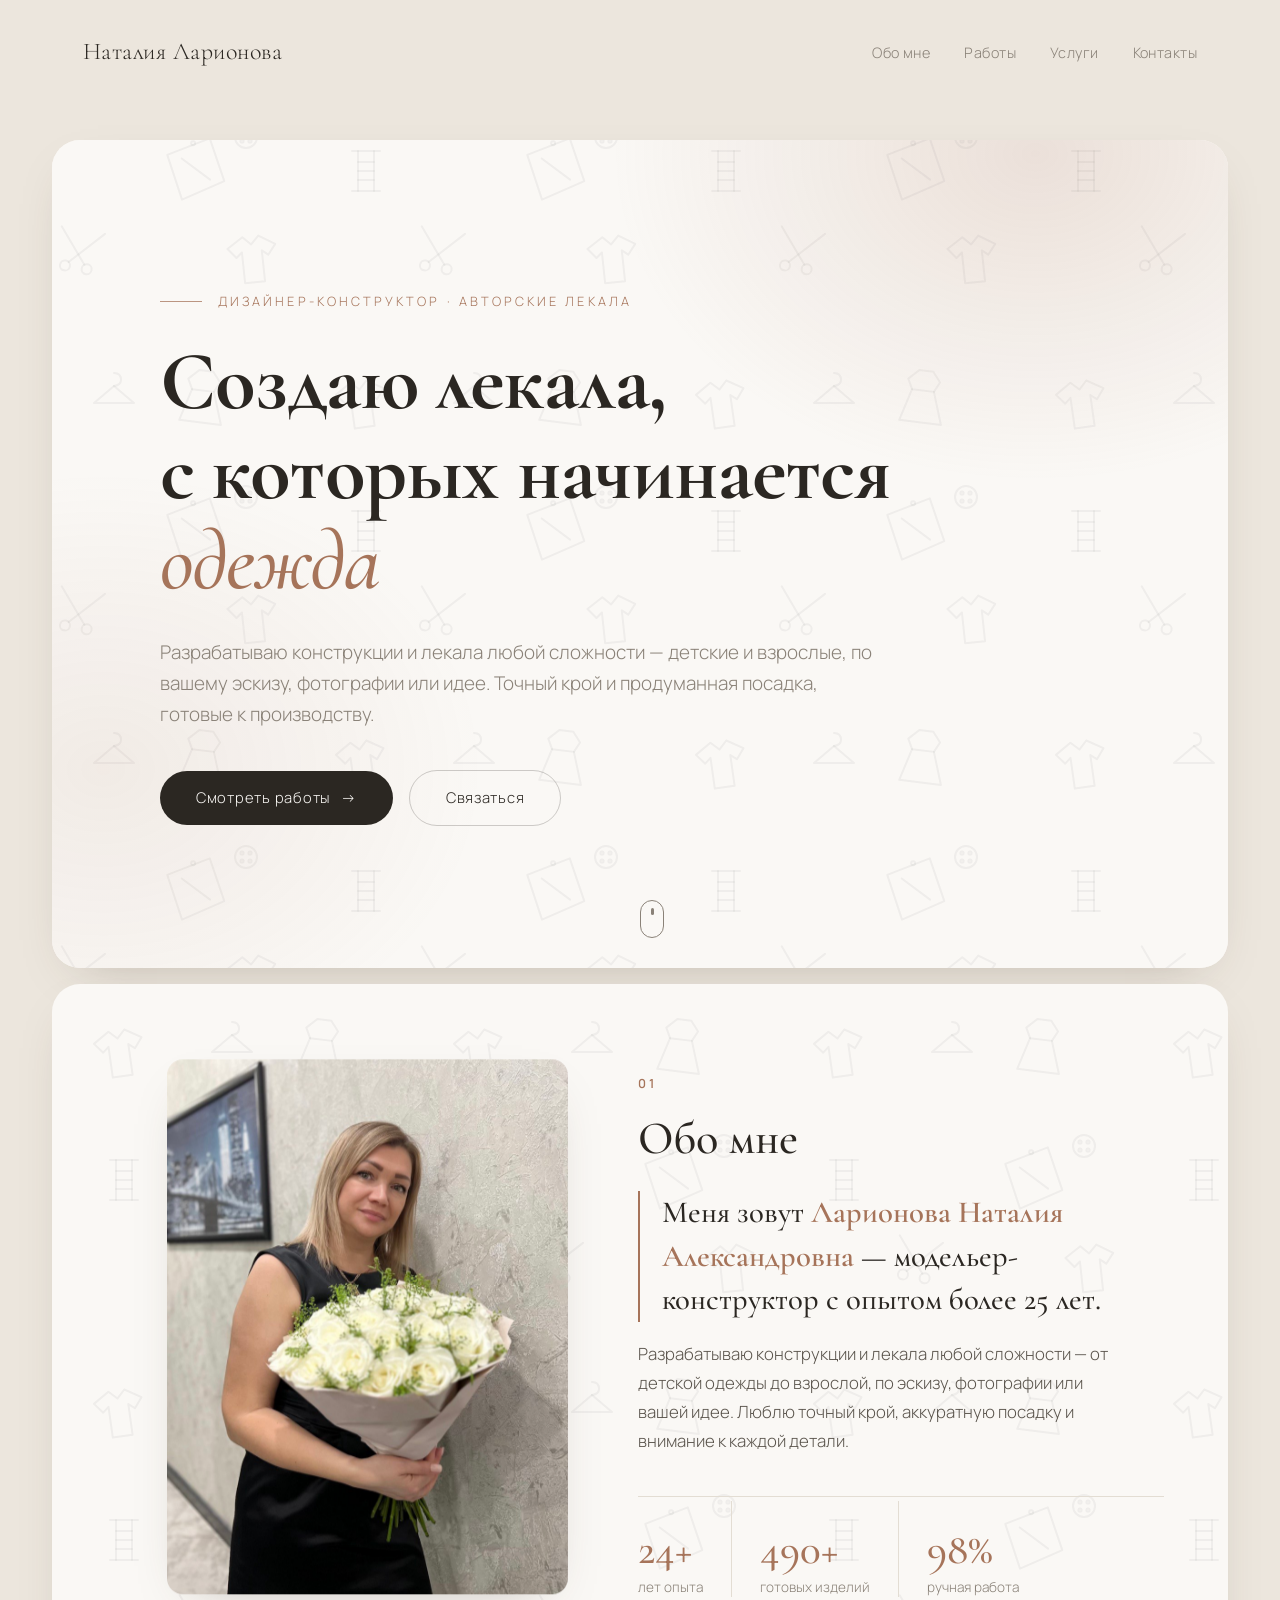
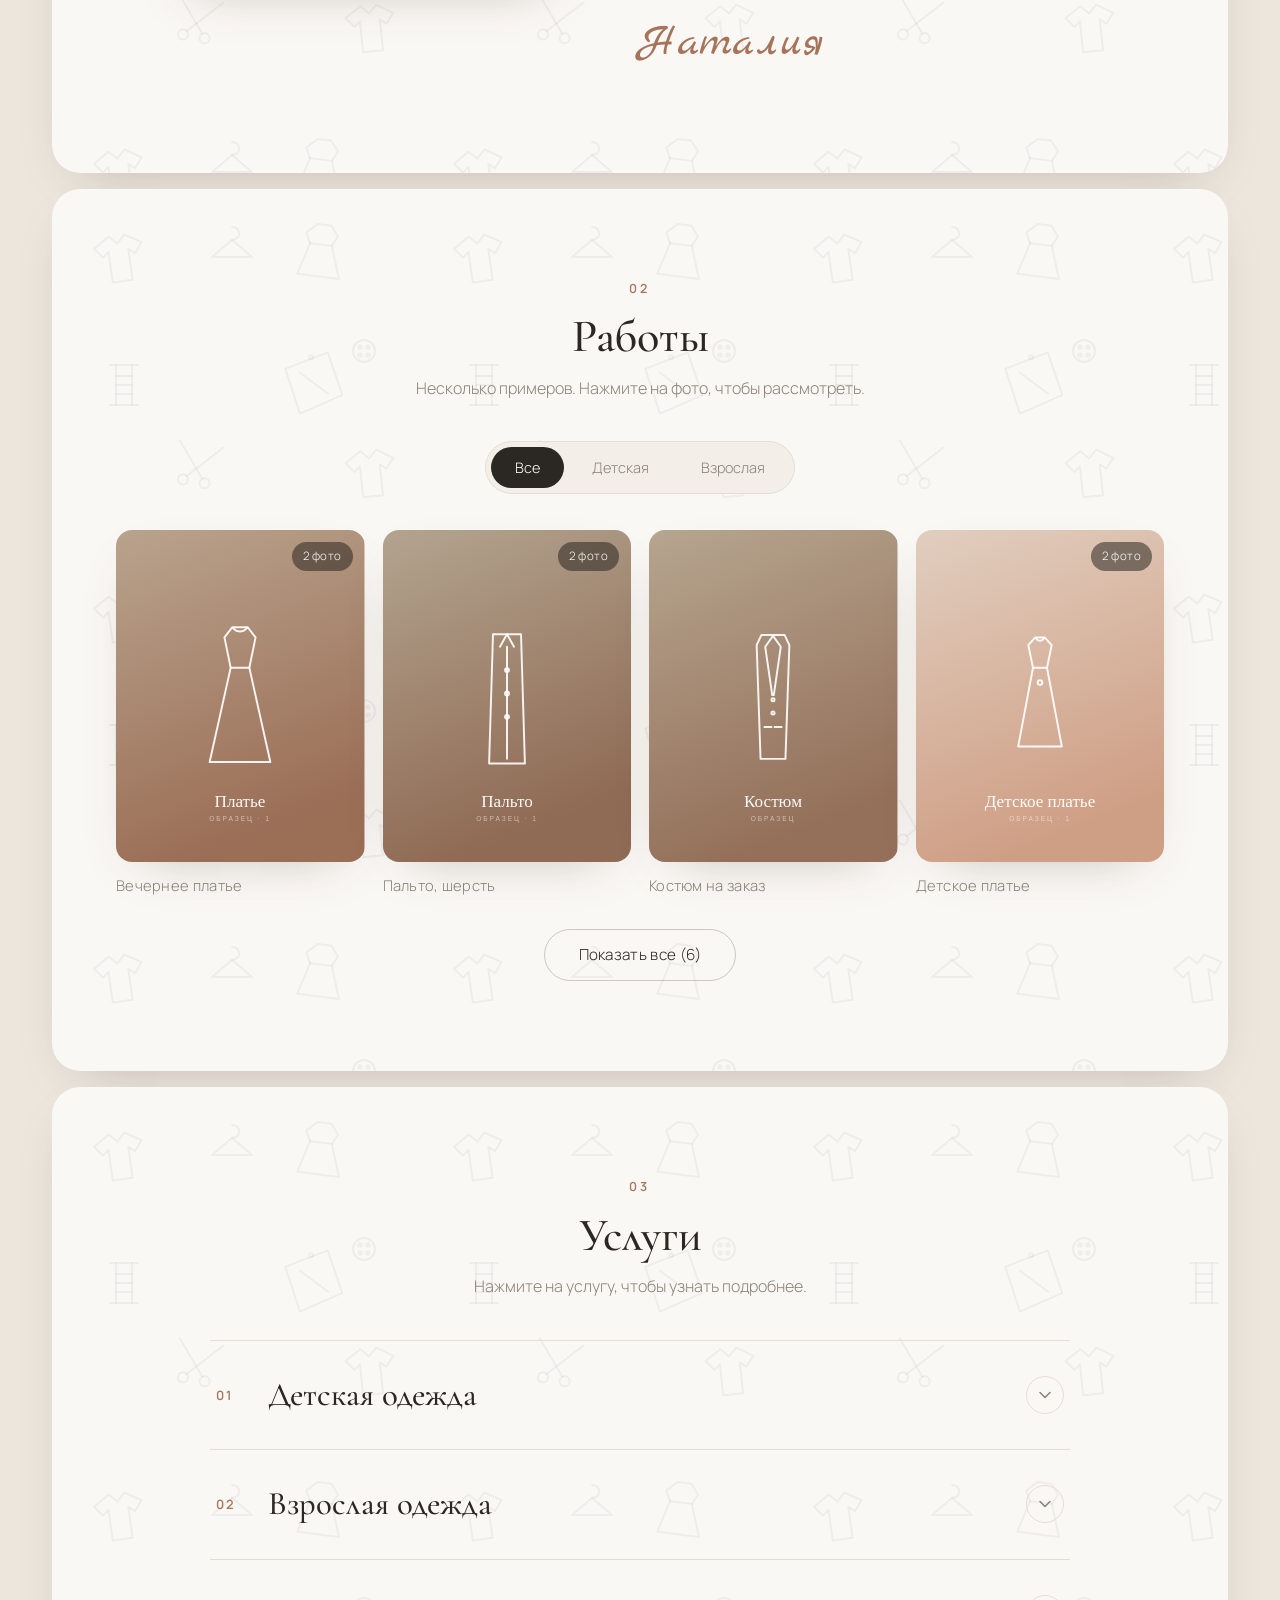
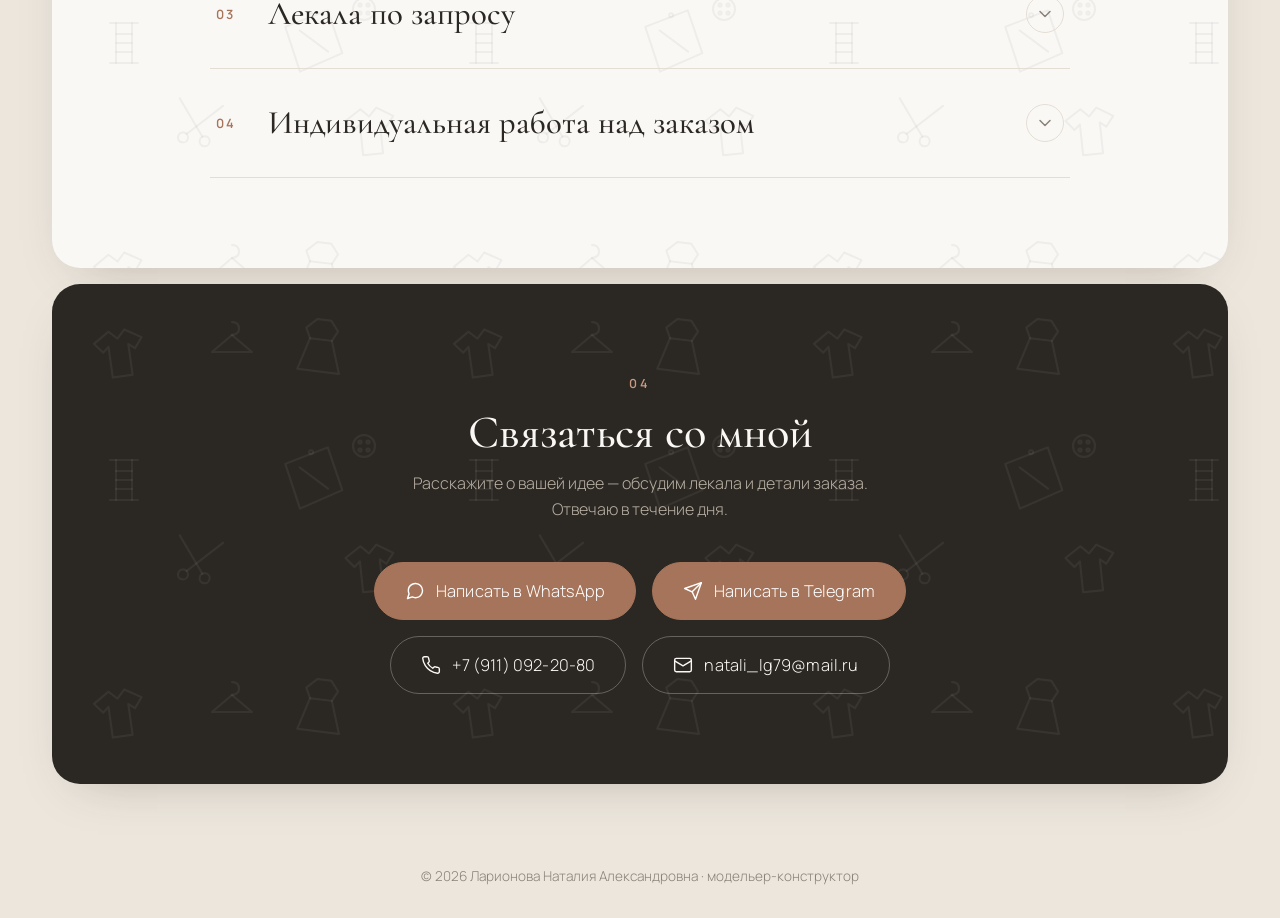
==== commit 55926003: "Галерея: кнопка «Показать все/Свернуть» при многих работах Когда работ больше лимита (сейчас 4), лиш" ====
--- a/index.html
+++ b/index.html
@@ -222,6 +222,10 @@
           <figcaption>Свадебное платье</figcaption>
         </figure>
       </div>
+
+      <div class="gallery__more" data-reveal>
+        <button class="gallery__more-btn" id="galleryMore" type="button">Показать все</button>
+      </div>
     </section>
 
     <!-- УСЛУГИ -->
--- a/styles.css
+++ b/styles.css
@@ -324,7 +324,19 @@
 /* ---------- ГАЛЕРЕЯ ---------- */
 .gallery { max-width: 1240px; margin: 0 auto; display: grid; grid-template-columns: repeat(4, 1fr); gap: 18px; }
 .card { cursor: pointer; }
-.card.is-hidden { display: none; }
+.card.is-hidden, .card.is-clipped { display: none; }
+
+/* Кнопка «Показать все / Свернуть» */
+.gallery__more { text-align: center; margin-top: 32px; }
+.gallery__more-btn {
+  font: inherit; font-size: 0.95rem; letter-spacing: 0.02em;
+  padding: 13px 34px; border-radius: 100px; cursor: pointer;
+  background: transparent; color: var(--ink);
+  border: 1px solid rgba(43, 39, 34, 0.22);
+  transition: background 0.35s var(--ease), color 0.35s var(--ease),
+              border-color 0.35s var(--ease), transform 0.35s var(--ease);
+}
+.gallery__more-btn:hover { color: var(--accent); border-color: var(--accent); transform: translateY(-2px); }
 .card__media { position: relative; overflow: hidden; border-radius: var(--radius-sm); box-shadow: var(--shadow); }
 .card img, .card .placeholder {
   width: 100%; aspect-ratio: 3 / 4; object-fit: cover; display: block;
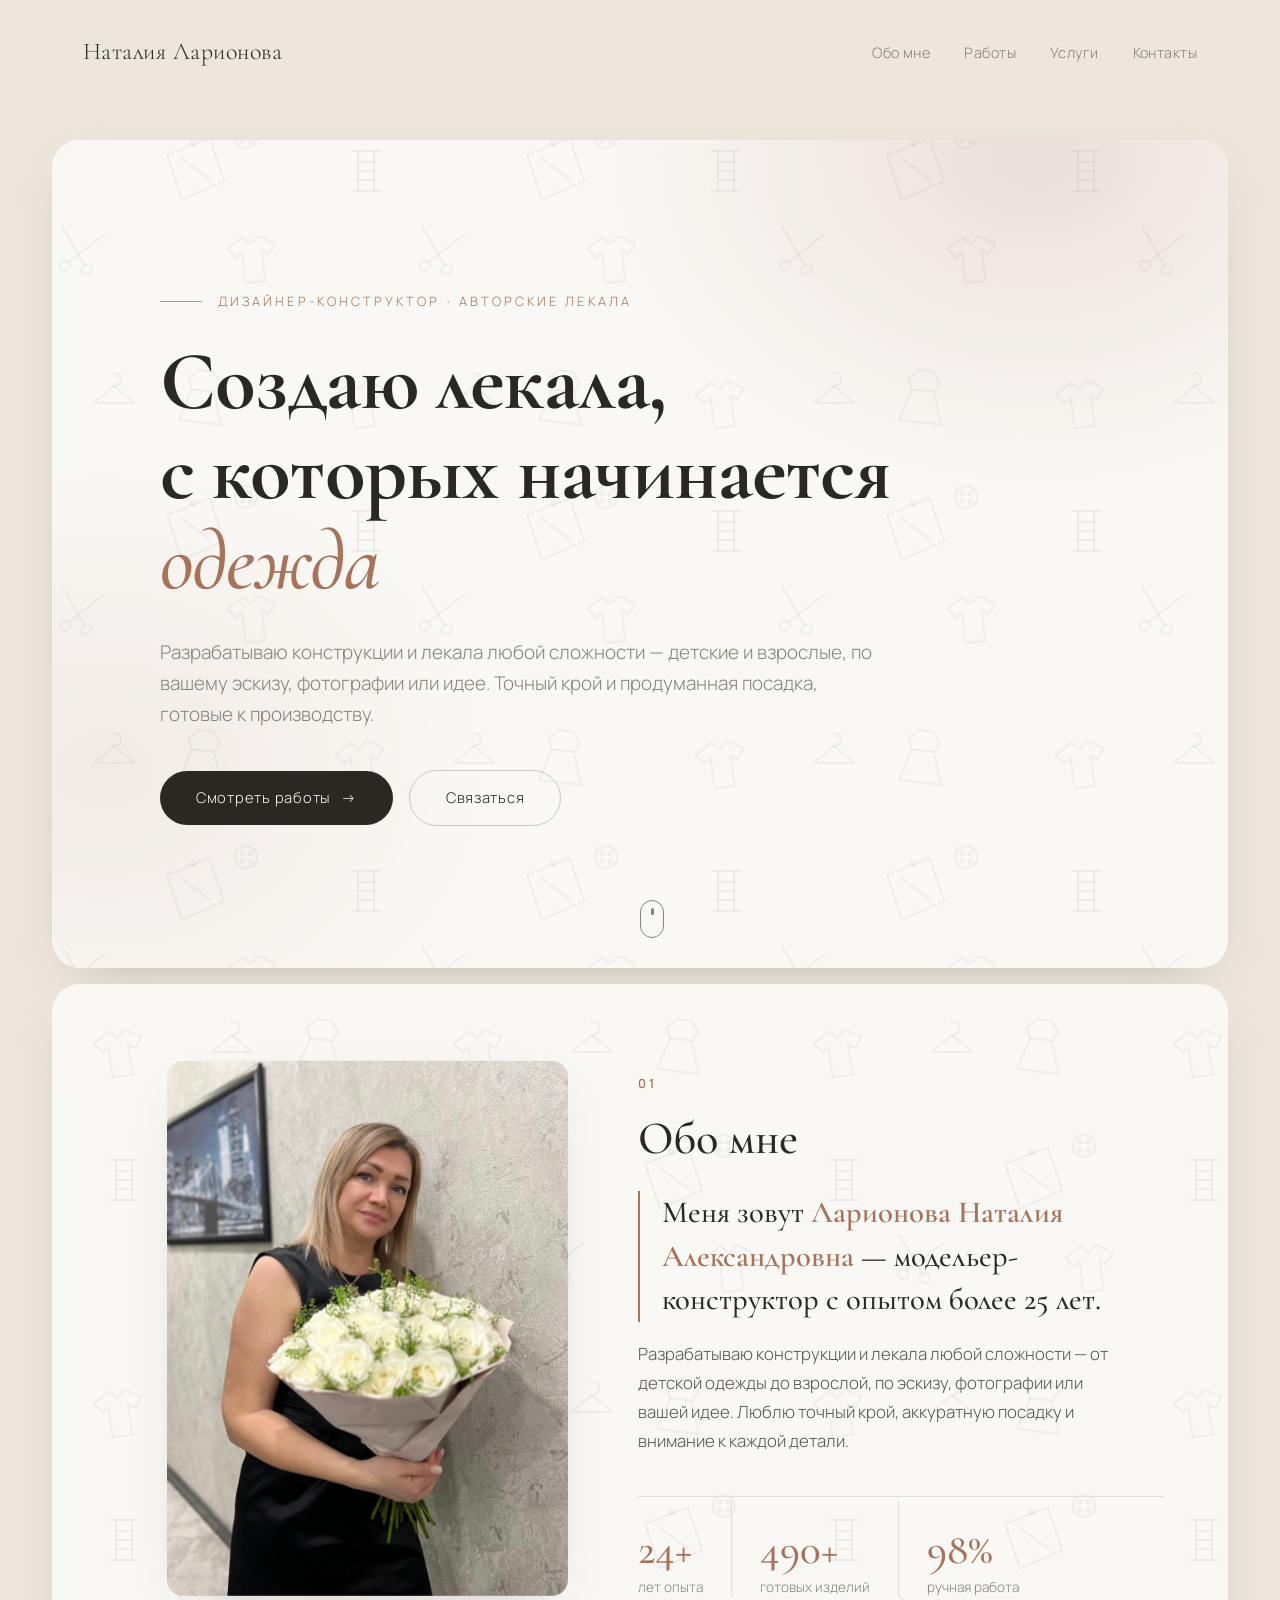
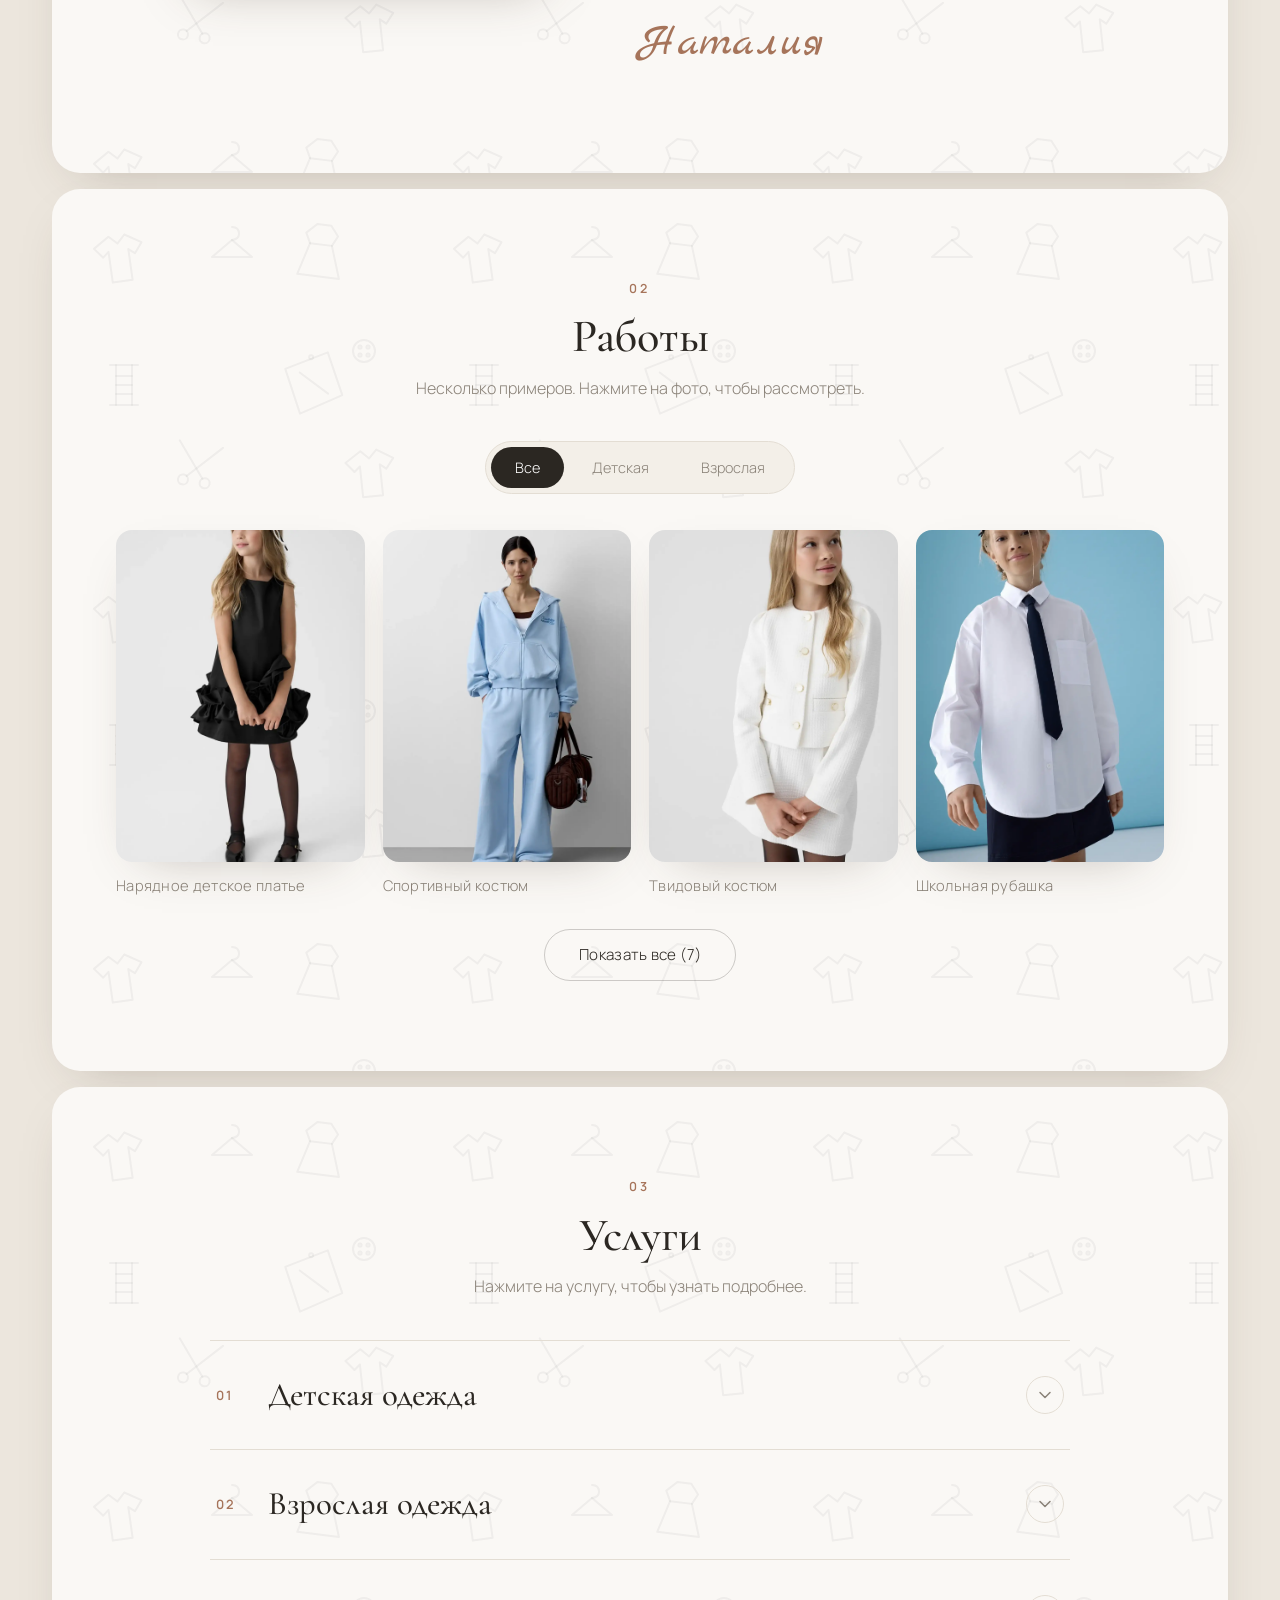
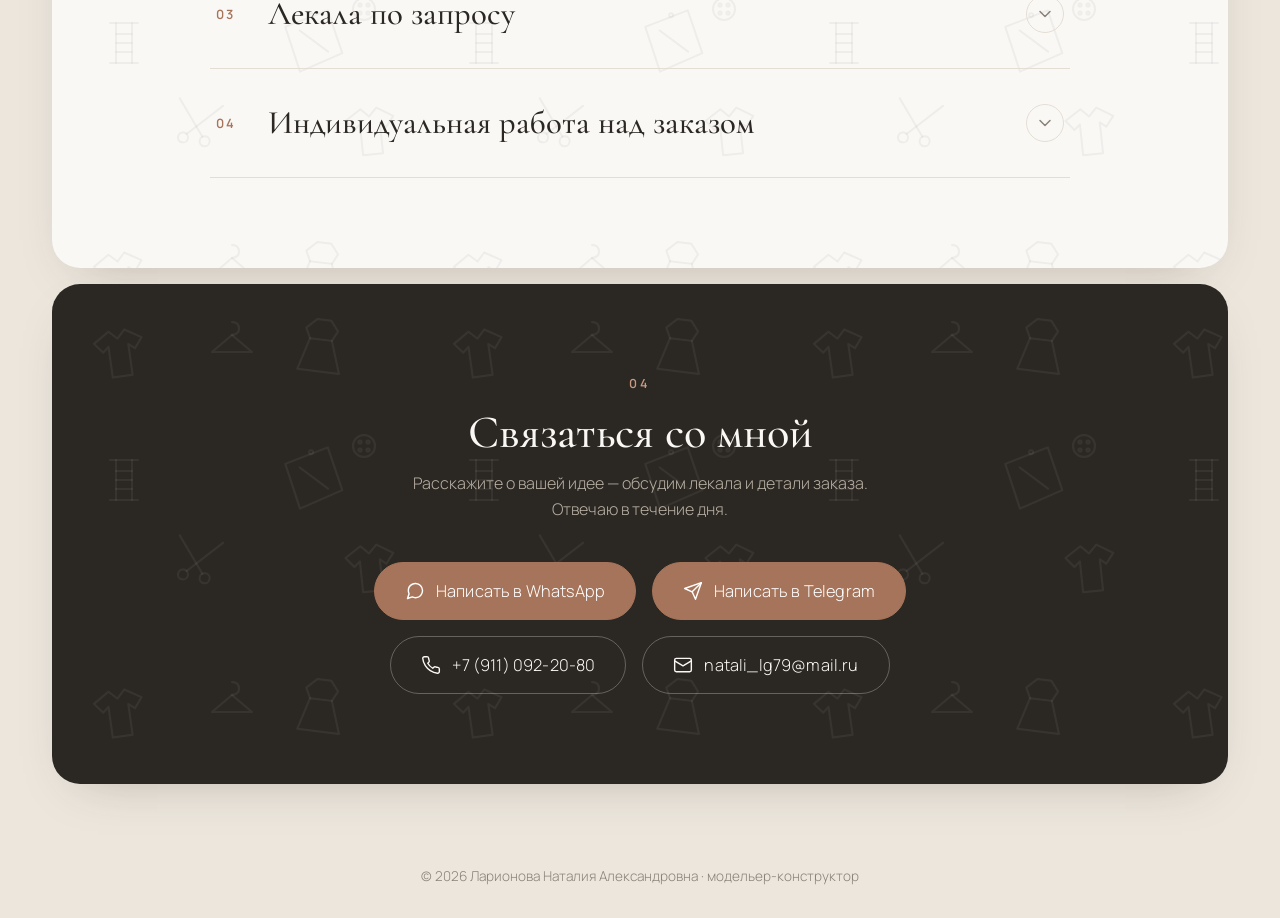
==== commit 6cf621b8: "Галерея: реальные работы (7 фото), демо-эскизы удалены" ====
--- a/index.html
+++ b/index.html
@@ -123,80 +123,89 @@
 
       <div class="gallery">
         <!-- КАЖДАЯ КАРТОЧКА = ОДНО ИЗДЕЛИЕ.
-             • data-category="kids" (детская) или "adult" (взрослая)
-             • data-title — подпись изделия
-             • data-photos — список фото этого изделия через запятую (первое = обложка)
-             Сейчас стоят ДЕМО-эскизы из images/demo/. Замените на свои фото из images/. -->
-
-        <!-- ДЕМО-карточки (заменятся на настоящие фото) -->
+             • data-category="kids" (детская) / "adult" (взрослая)
+             • data-title — подпись · data-photos — фото изделия (через запятую) -->
+
+        <figure class="card" data-scroll-scale data-category="kids"
+                data-title="Нарядное детское платье"
+                data-photos="images/det_plate.WEBP">
+          <div class="card__media">
+            <img loading="lazy" decoding="async" src="images/det_plate.WEBP" alt="Нарядное детское платье" />
+            <div class="card__overlay">
+              <span class="card__cta">
+                <svg viewBox="0 0 24 24" width="17" height="17" fill="none" stroke="currentColor" stroke-width="1.7" stroke-linecap="round" stroke-linejoin="round"><circle cx="11" cy="11" r="7"/><line x1="16.5" y1="16.5" x2="21" y2="21"/></svg>
+                Смотреть
+              </span>
+            </div>
+          </div>
+          <figcaption>Нарядное детское платье</figcaption>
+        </figure>
+
         <figure class="card" data-scroll-scale data-category="adult"
-                data-title="Вечернее платье"
-                data-photos="images/demo/vzr_plate_1.svg,images/demo/vzr_plate_2.svg">
-          <div class="card__media">
-            <img loading="lazy" decoding="async" src="images/demo/vzr_plate_1.svg" alt="Вечернее платье" />
-            <div class="card__overlay">
-              <span class="card__cta">
-                <svg viewBox="0 0 24 24" width="17" height="17" fill="none" stroke="currentColor" stroke-width="1.7" stroke-linecap="round" stroke-linejoin="round"><circle cx="11" cy="11" r="7"/><line x1="16.5" y1="16.5" x2="21" y2="21"/></svg>
-                Смотреть
-              </span>
-            </div>
-            <span class="card__count">2 фото</span>
-          </div>
-          <figcaption>Вечернее платье</figcaption>
+                data-title="Спортивный костюм"
+                data-photos="images/vzr_kostyum.WEBP">
+          <div class="card__media">
+            <img loading="lazy" decoding="async" src="images/vzr_kostyum.WEBP" alt="Спортивный костюм" />
+            <div class="card__overlay">
+              <span class="card__cta">
+                <svg viewBox="0 0 24 24" width="17" height="17" fill="none" stroke="currentColor" stroke-width="1.7" stroke-linecap="round" stroke-linejoin="round"><circle cx="11" cy="11" r="7"/><line x1="16.5" y1="16.5" x2="21" y2="21"/></svg>
+                Смотреть
+              </span>
+            </div>
+          </div>
+          <figcaption>Спортивный костюм</figcaption>
+        </figure>
+
+        <figure class="card" data-scroll-scale data-category="kids"
+                data-title="Твидовый костюм"
+                data-photos="images/det_zkostum.WEBP">
+          <div class="card__media">
+            <img loading="lazy" decoding="async" src="images/det_zkostum.WEBP" alt="Твидовый костюм" />
+            <div class="card__overlay">
+              <span class="card__cta">
+                <svg viewBox="0 0 24 24" width="17" height="17" fill="none" stroke="currentColor" stroke-width="1.7" stroke-linecap="round" stroke-linejoin="round"><circle cx="11" cy="11" r="7"/><line x1="16.5" y1="16.5" x2="21" y2="21"/></svg>
+                Смотреть
+              </span>
+            </div>
+          </div>
+          <figcaption>Твидовый костюм</figcaption>
+        </figure>
+
+        <figure class="card" data-scroll-scale data-category="kids"
+                data-title="Школьная рубашка"
+                data-photos="images/det_rubashka.WEBP">
+          <div class="card__media">
+            <img loading="lazy" decoding="async" src="images/det_rubashka.WEBP" alt="Школьная рубашка" />
+            <div class="card__overlay">
+              <span class="card__cta">
+                <svg viewBox="0 0 24 24" width="17" height="17" fill="none" stroke="currentColor" stroke-width="1.7" stroke-linecap="round" stroke-linejoin="round"><circle cx="11" cy="11" r="7"/><line x1="16.5" y1="16.5" x2="21" y2="21"/></svg>
+                Смотреть
+              </span>
+            </div>
+          </div>
+          <figcaption>Школьная рубашка</figcaption>
         </figure>
 
         <figure class="card" data-scroll-scale data-category="adult"
-                data-title="Пальто, шерсть"
-                data-photos="images/demo/vzr_palto_1.svg,images/demo/vzr_palto_2.svg">
-          <div class="card__media">
-            <img loading="lazy" decoding="async" src="images/demo/vzr_palto_1.svg" alt="Пальто, шерсть" />
-            <div class="card__overlay">
-              <span class="card__cta">
-                <svg viewBox="0 0 24 24" width="17" height="17" fill="none" stroke="currentColor" stroke-width="1.7" stroke-linecap="round" stroke-linejoin="round"><circle cx="11" cy="11" r="7"/><line x1="16.5" y1="16.5" x2="21" y2="21"/></svg>
-                Смотреть
-              </span>
-            </div>
-            <span class="card__count">2 фото</span>
-          </div>
-          <figcaption>Пальто, шерсть</figcaption>
-        </figure>
-
-        <figure class="card" data-scroll-scale data-category="adult"
-                data-title="Костюм на заказ"
-                data-photos="images/demo/vzr_kostyum_1.svg">
-          <div class="card__media">
-            <img loading="lazy" decoding="async" src="images/demo/vzr_kostyum_1.svg" alt="Костюм на заказ" />
-            <div class="card__overlay">
-              <span class="card__cta">
-                <svg viewBox="0 0 24 24" width="17" height="17" fill="none" stroke="currentColor" stroke-width="1.7" stroke-linecap="round" stroke-linejoin="round"><circle cx="11" cy="11" r="7"/><line x1="16.5" y1="16.5" x2="21" y2="21"/></svg>
-                Смотреть
-              </span>
-            </div>
-          </div>
-          <figcaption>Костюм на заказ</figcaption>
-        </figure>
-
-        <figure class="card" data-scroll-scale data-category="kids"
-                data-title="Детское платье"
-                data-photos="images/demo/det_plate_1.svg,images/demo/det_plate_2.svg">
-          <div class="card__media">
-            <img loading="lazy" decoding="async" src="images/demo/det_plate_1.svg" alt="Детское платье" />
-            <div class="card__overlay">
-              <span class="card__cta">
-                <svg viewBox="0 0 24 24" width="17" height="17" fill="none" stroke="currentColor" stroke-width="1.7" stroke-linecap="round" stroke-linejoin="round"><circle cx="11" cy="11" r="7"/><line x1="16.5" y1="16.5" x2="21" y2="21"/></svg>
-                Смотреть
-              </span>
-            </div>
-            <span class="card__count">2 фото</span>
-          </div>
-          <figcaption>Детское платье</figcaption>
+                data-title="Летний костюм"
+                data-photos="images/vzr_kostyum2.WEBP">
+          <div class="card__media">
+            <img loading="lazy" decoding="async" src="images/vzr_kostyum2.WEBP" alt="Летний костюм" />
+            <div class="card__overlay">
+              <span class="card__cta">
+                <svg viewBox="0 0 24 24" width="17" height="17" fill="none" stroke="currentColor" stroke-width="1.7" stroke-linecap="round" stroke-linejoin="round"><circle cx="11" cy="11" r="7"/><line x1="16.5" y1="16.5" x2="21" y2="21"/></svg>
+                Смотреть
+              </span>
+            </div>
+          </div>
+          <figcaption>Летний костюм</figcaption>
         </figure>
 
         <figure class="card" data-scroll-scale data-category="kids"
                 data-title="Детский костюм"
-                data-photos="images/demo/det_kostyum_1.svg">
-          <div class="card__media">
-            <img loading="lazy" decoding="async" src="images/demo/det_kostyum_1.svg" alt="Детский костюм" />
+                data-photos="images/det_newkostyum.WEBP">
+          <div class="card__media">
+            <img loading="lazy" decoding="async" src="images/det_newkostyum.WEBP" alt="Детский костюм" />
             <div class="card__overlay">
               <span class="card__cta">
                 <svg viewBox="0 0 24 24" width="17" height="17" fill="none" stroke="currentColor" stroke-width="1.7" stroke-linecap="round" stroke-linejoin="round"><circle cx="11" cy="11" r="7"/><line x1="16.5" y1="16.5" x2="21" y2="21"/></svg>
@@ -207,19 +216,19 @@
           <figcaption>Детский костюм</figcaption>
         </figure>
 
-        <figure class="card" data-scroll-scale data-category="adult"
-                data-title="Свадебное платье"
-                data-photos="images/demo/vzr_svadebnoe_1.svg">
-          <div class="card__media">
-            <img loading="lazy" decoding="async" src="images/demo/vzr_svadebnoe_1.svg" alt="Свадебное платье" />
-            <div class="card__overlay">
-              <span class="card__cta">
-                <svg viewBox="0 0 24 24" width="17" height="17" fill="none" stroke="currentColor" stroke-width="1.7" stroke-linecap="round" stroke-linejoin="round"><circle cx="11" cy="11" r="7"/><line x1="16.5" y1="16.5" x2="21" y2="21"/></svg>
-                Смотреть
-              </span>
-            </div>
-          </div>
-          <figcaption>Свадебное платье</figcaption>
+        <figure class="card" data-scroll-scale data-category="kids"
+                data-title="Жилет с юбкой"
+                data-photos="images/det_bluza.WEBP">
+          <div class="card__media">
+            <img loading="lazy" decoding="async" src="images/det_bluza.WEBP" alt="Жилет с юбкой" />
+            <div class="card__overlay">
+              <span class="card__cta">
+                <svg viewBox="0 0 24 24" width="17" height="17" fill="none" stroke="currentColor" stroke-width="1.7" stroke-linecap="round" stroke-linejoin="round"><circle cx="11" cy="11" r="7"/><line x1="16.5" y1="16.5" x2="21" y2="21"/></svg>
+                Смотреть
+              </span>
+            </div>
+          </div>
+          <figcaption>Жилет с юбкой</figcaption>
         </figure>
       </div>
 
